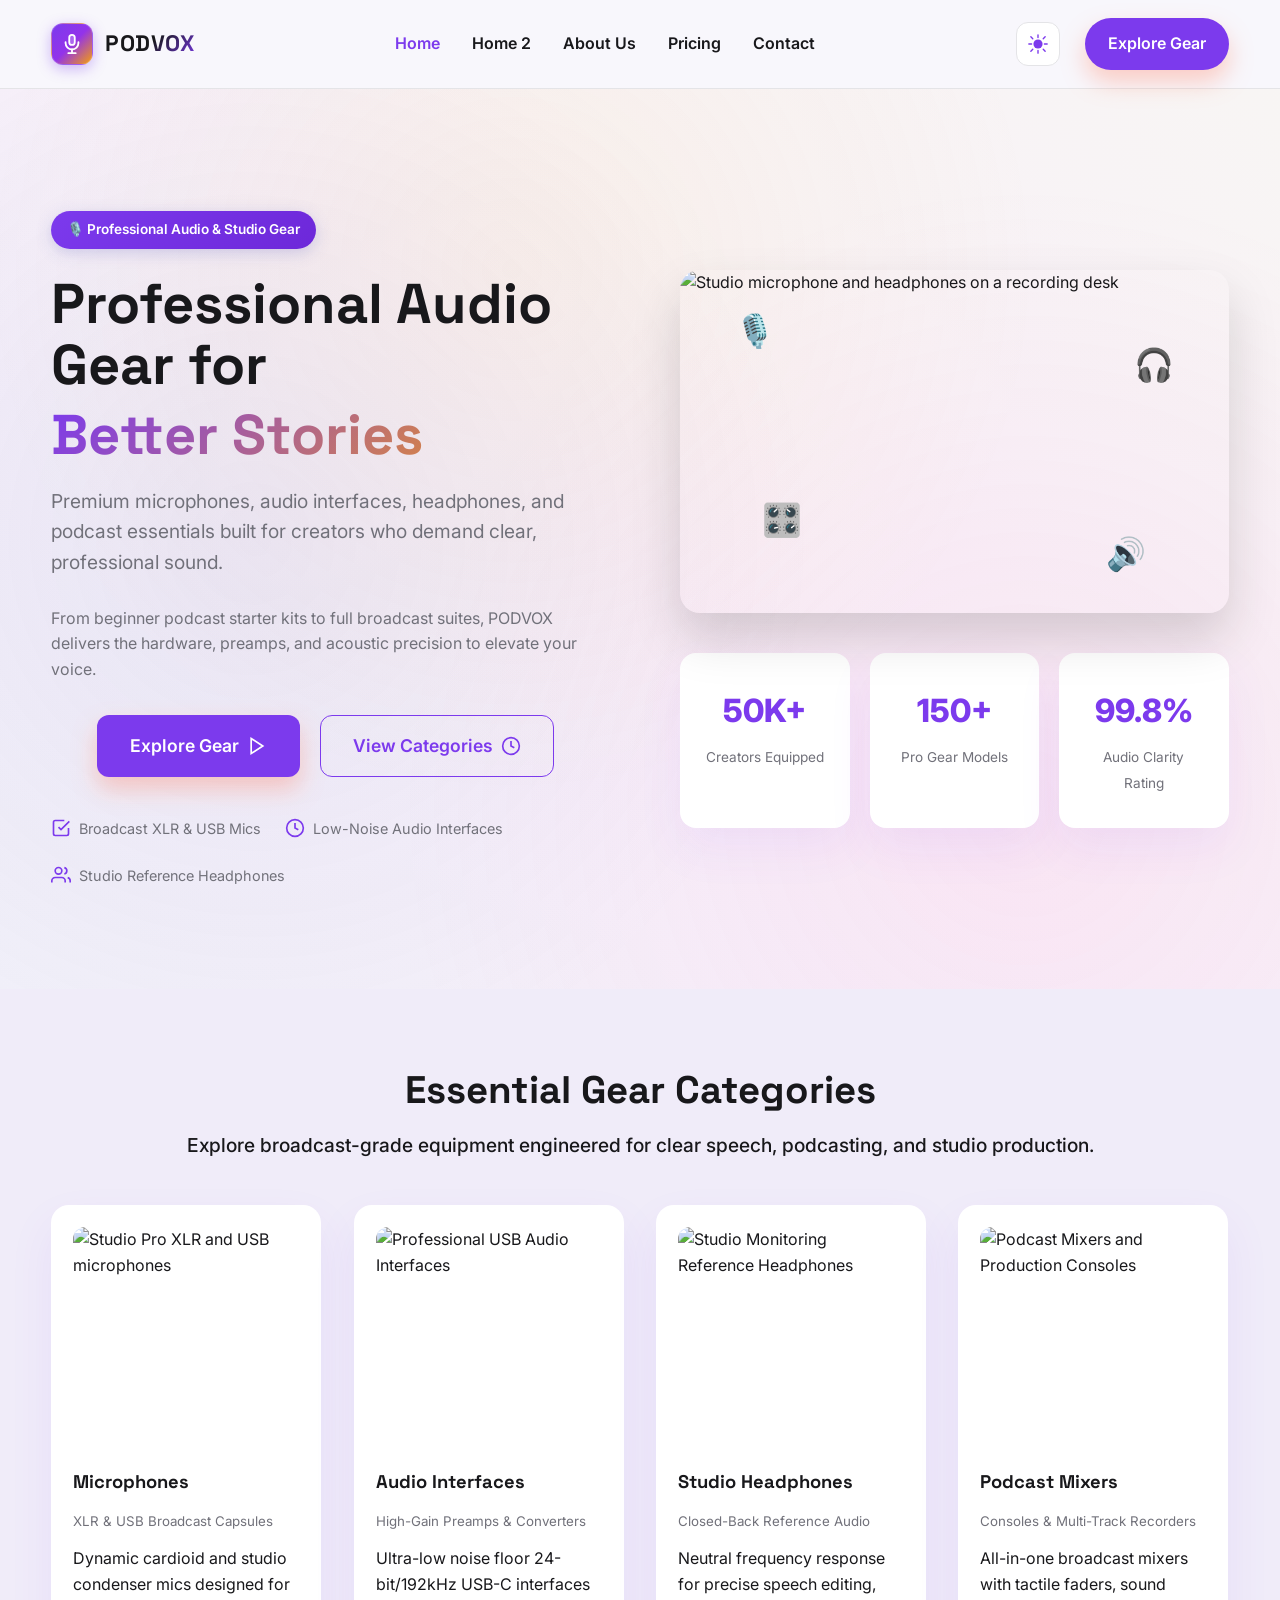
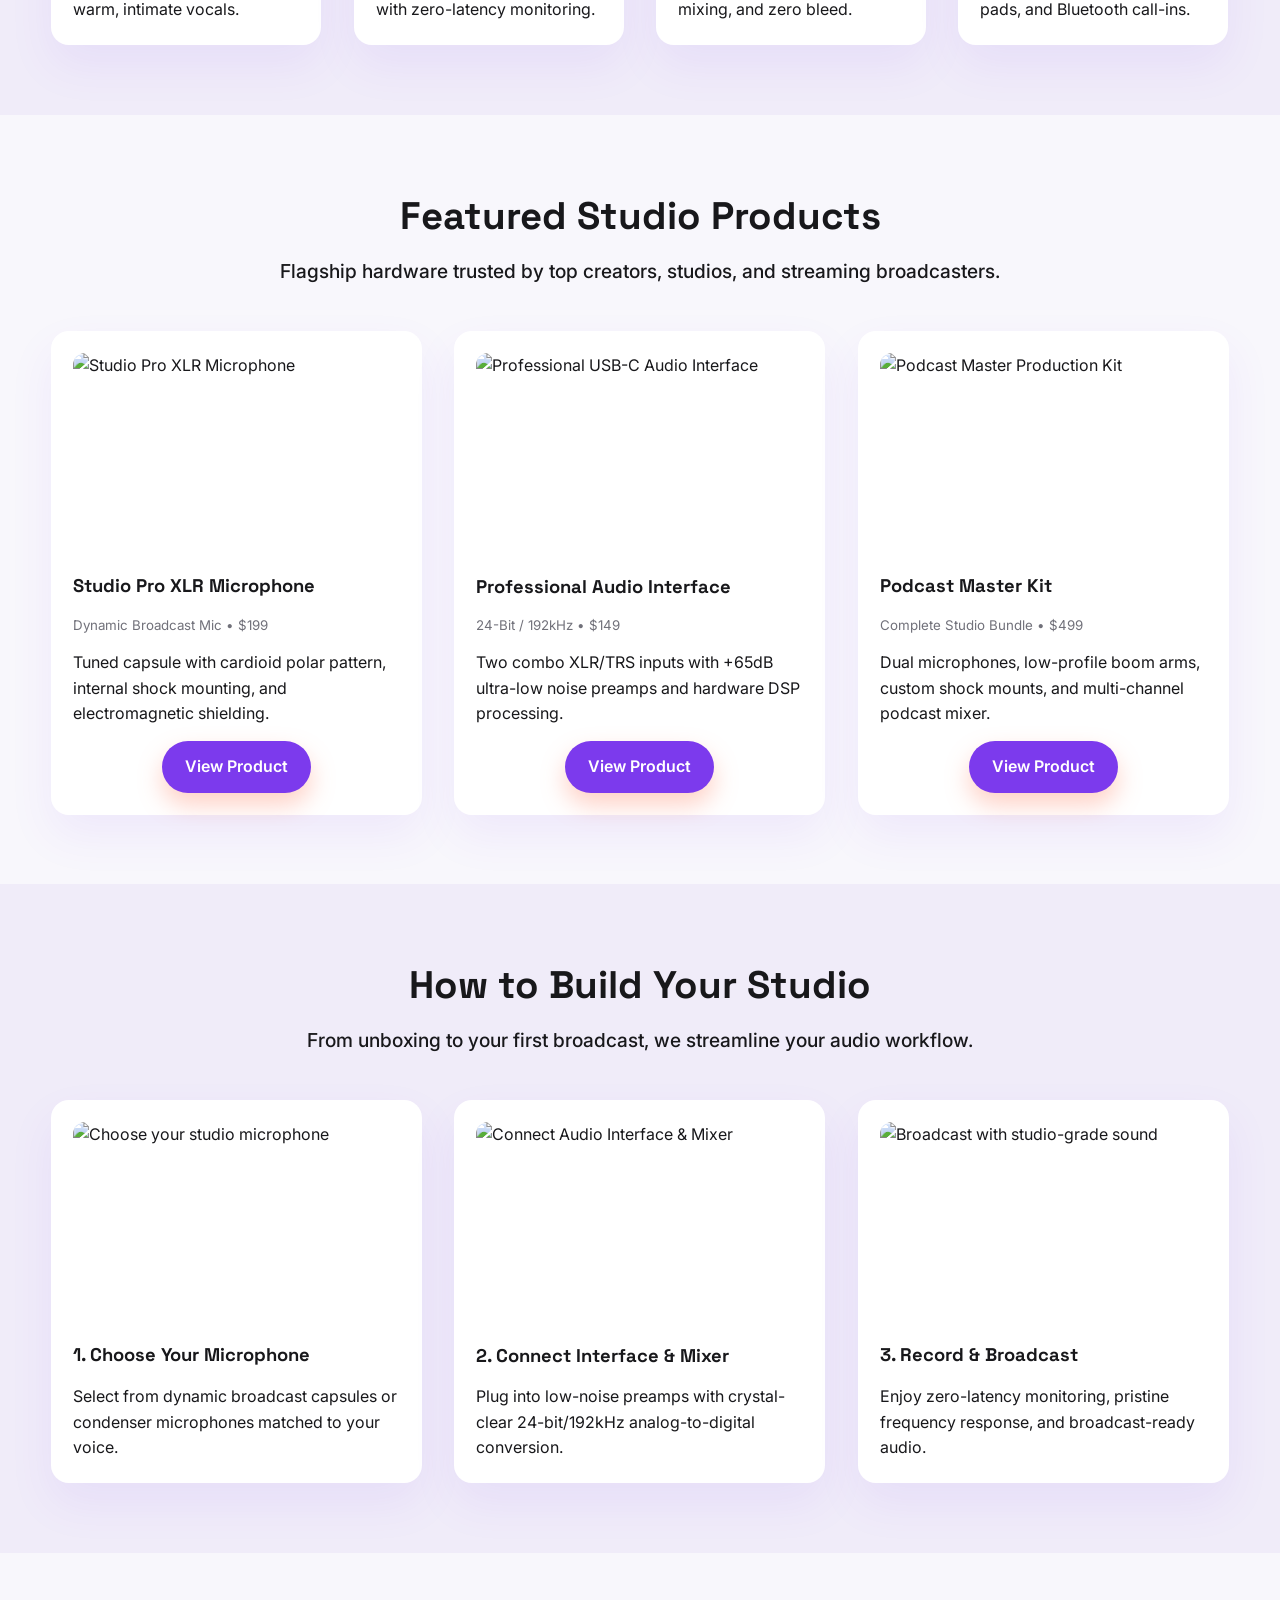
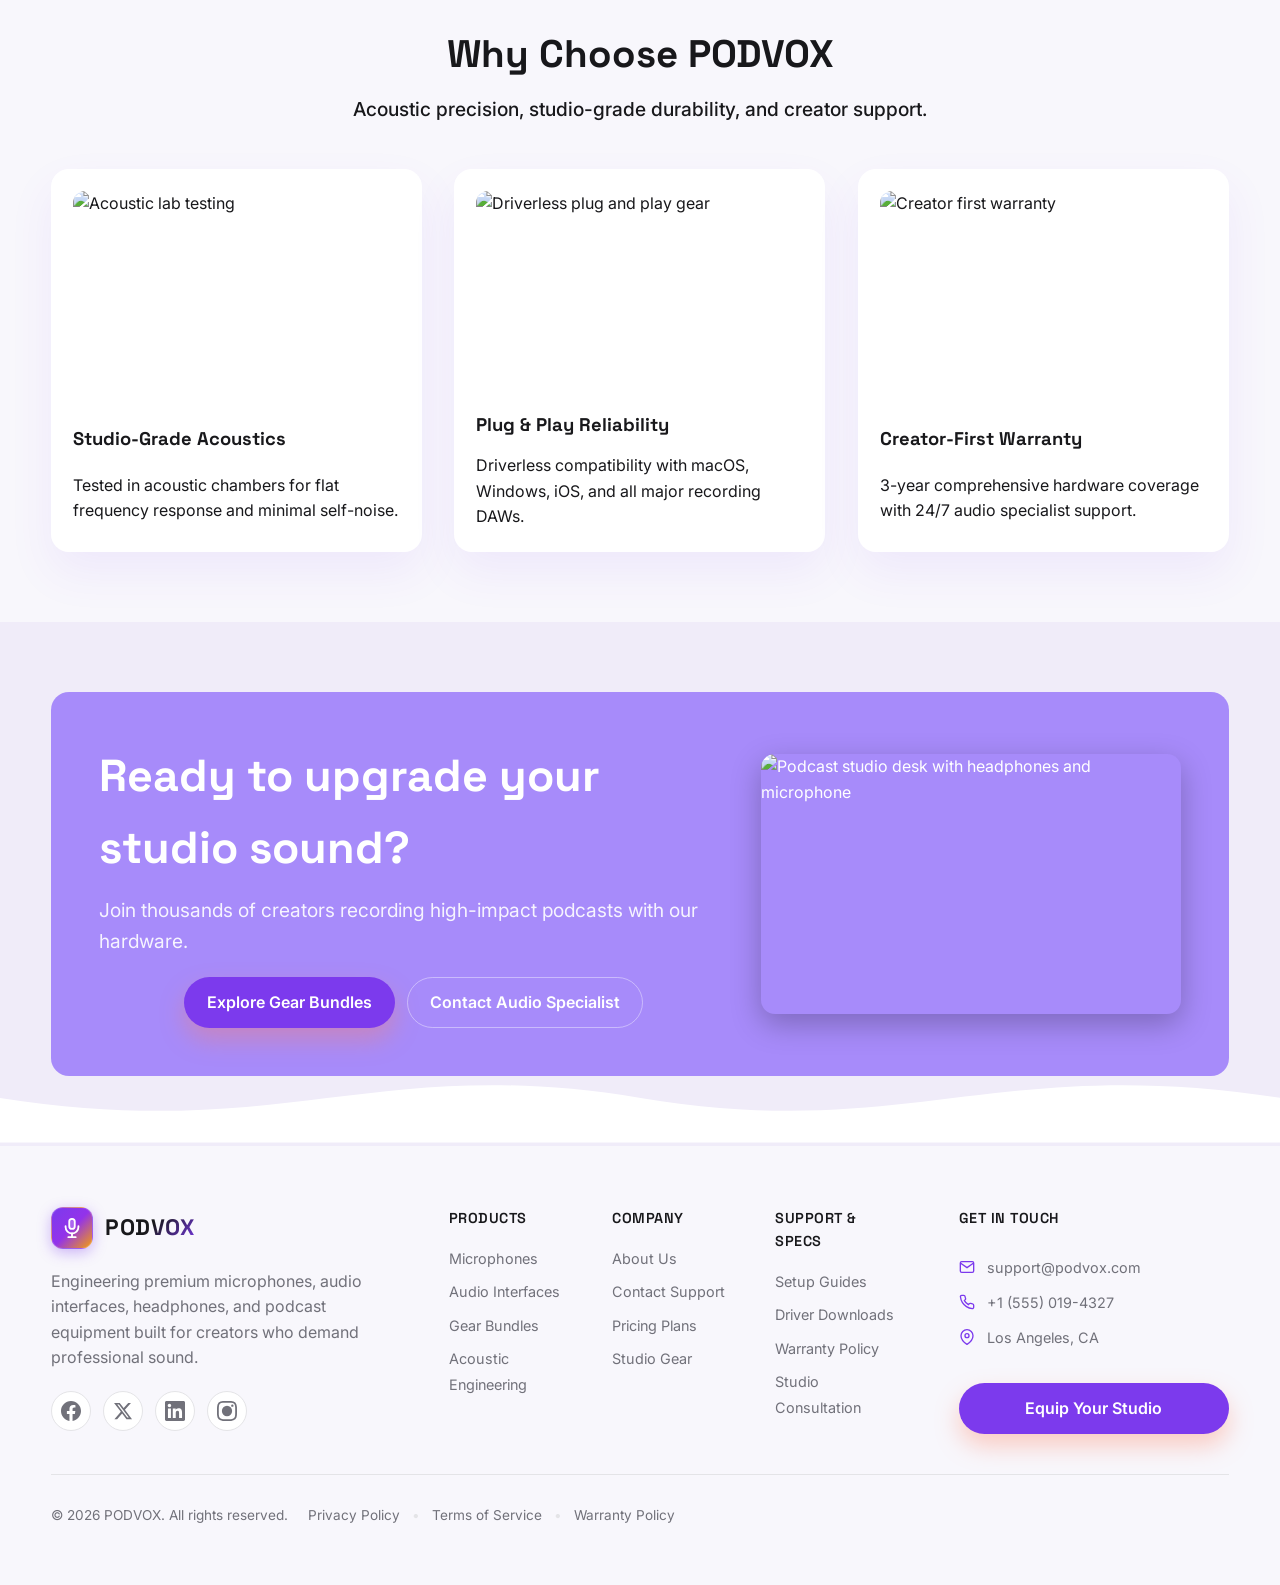
==== index.html @ 693b4741 "Initial commit: PODVOX Audio and Podcast Gear website" ====
<!DOCTYPE html>
<html lang="en">

<head>
  <meta charset="UTF-8" />
  <meta name="viewport" content="width=device-width, initial-scale=1.0" />
  <title>PODVOX | Professional Audio & Podcast Gear</title>
  <link rel="icon" type="image/svg+xml" href="assets/images/favicon.svg" />
  <link rel="stylesheet" href="assets/css/style.css" />
</head>

<body>

  <header id="top">
    <div class="container nav">
      <a class="brand" href="#top">
        <span class="brand-mark" aria-hidden="true">
          <svg viewBox="0 0 24 24" fill="none" stroke="currentColor" stroke-width="2" stroke-linecap="round" stroke-linejoin="round">
            <rect x="9" y="2" width="6" height="11" rx="3" fill="rgba(255,255,255,0.25)"></rect>
            <path d="M5 10v1a7 7 0 0 0 14 0v-1"></path>
            <line x1="12" y1="18" x2="12" y2="22"></line>
            <line x1="8" y1="22" x2="16" y2="22"></line>
          </svg>
        </span>
        <span class="brand-text">PODVOX</span>
      </a>
      <nav class="nav-links">
        <div class="nav-drawer-header">
          <span class="drawer-brand">Menu</span>
          <button class="close-nav-toggle" aria-label="Close menu">&times;</button>
        </div>
        <a href="index.html" class="active">
          <svg width="20" height="20" viewBox="0 0 24 24" fill="none" stroke="currentColor" stroke-width="2">
            <path d="M3 9l9-7 9 7v11a2 2 0 0 1-2 2H5a2 2 0 0 1-2-2z"></path>
            <polyline points="9 22 9 12 15 12 15 22"></polyline>
          </svg>
          Home
        </a>
        <a href="home-2.html">
          <svg width="20" height="20" viewBox="0 0 24 24" fill="none" stroke="currentColor" stroke-width="2">
            <path d="M3 9l9-7 9 7v11a2 2 0 0 1-2 2H5a2 2 0 0 1-2-2z"></path>
            <polyline points="9 22 9 12 15 12 15 22"></polyline>
          </svg>
          Home 2
        </a>
        <a href="about.html">
          <svg width="20" height="20" viewBox="0 0 24 24" fill="none" stroke="currentColor" stroke-width="2">
            <circle cx="12" cy="12" r="10"></circle>
            <line x1="12" y1="16" x2="12" y2="12"></line>
            <line x1="12" y1="8" x2="12.01" y2="8"></line>
          </svg>
          About Us
        </a>
        <a href="pricing.html">
          <svg width="20" height="20" viewBox="0 0 24 24" fill="none" stroke="currentColor" stroke-width="2">
            <circle cx="12" cy="12" r="10"></circle>
            <polyline points="12 6 12 12 16 14"></polyline>
          </svg>
          Pricing
        </a>
        <a href="contact.html">
          <svg width="20" height="20" viewBox="0 0 24 24" fill="none" stroke="currentColor" stroke-width="2">
            <path d="M4 4h16c1.1 0 2 .9 2 2v12c0 1.1-.9 2-2 2H4c-1.1 0-2-.9-2-2V6c0-1.1.9-2 2-2z"></path>
            <polyline points="22,6 12,13 2,6"></polyline>
          </svg>
          Contact
        </a>
      </nav>
      <div class="nav-actions">
        <button class="theme-toggle" type="button" aria-label="Toggle dark mode"></button>
        <button class="menu-toggle" type="button" aria-label="Open menu">
          <svg width="24" height="24" viewBox="0 0 24 24" fill="none" stroke="currentColor" stroke-width="2"
            stroke-linecap="round" stroke-linejoin="round">
            <line x1="3" y1="12" x2="21" y2="12"></line>
            <line x1="3" y1="6" x2="21" y2="6"></line>
            <line x1="3" y1="18" x2="21" y2="18"></line>
          </svg>
        </button>
        <a href="pricing.html" class="btn btn-primary desktop-only">Explore Gear</a>
      </div>
    </div>
  </header>

  <main>
    <section class="hero hero-unique">
      <div class="hero-background">
        <div class="hero-particles"></div>
        <div class="hero-gradient"></div>
      </div>
      <div class="container hero-container">
        <div class="hero-content">
          <div class="hero-badge">
            <span>🎙️ Professional Audio & Studio Gear</span>
          </div>
          <h1 class="hero-title">
            <span class="title-line">Professional Audio Gear for</span>
            <span class="title-line title-highlight">Better Stories</span>
          </h1>
          <p class="hero-subtitle">Premium microphones, audio interfaces, headphones, and podcast essentials built for creators who demand clear, professional sound.</p>
          <div class="hero-description">
            <p>From beginner podcast starter kits to full broadcast suites, PODVOX delivers the hardware, preamps, and acoustic precision to elevate your voice.</p>
          </div>
          <div class="hero-actions">
            <a class="btn btn-primary btn-large" href="pricing.html">
              <span>Explore Gear</span>
              <svg width="20" height="20" viewBox="0 0 24 24" fill="none" stroke="currentColor" stroke-width="2">
                <polygon points="5 3 19 12 5 21 5 3"></polygon>
              </svg>
            </a>
            <a class="btn btn-outline btn-large" href="#categories">
              <span>View Categories</span>
              <svg width="20" height="20" viewBox="0 0 24 24" fill="none" stroke="currentColor" stroke-width="2">
                <circle cx="12" cy="12" r="10"></circle>
                <polyline points="12 6 12 12 16 14"></polyline>
              </svg>
            </a>
          </div>
          <div class="hero-features">
            <div class="feature-item">
              <svg width="24" height="24" viewBox="0 0 24 24" fill="none" stroke="currentColor" stroke-width="2">
                <path d="M9 11l3 3L22 4"></path>
                <path d="M21 12v7a2 2 0 01-2 2H5a2 2 0 01-2-2V5a2 2 0 012-2h11"></path>
              </svg>
              <span>Broadcast XLR & USB Mics</span>
            </div>
            <div class="feature-item">
              <svg width="24" height="24" viewBox="0 0 24 24" fill="none" stroke="currentColor" stroke-width="2">
                <circle cx="12" cy="12" r="10"></circle>
                <polyline points="12 6 12 12 16 14"></polyline>
              </svg>
              <span>Low-Noise Audio Interfaces</span>
            </div>
            <div class="feature-item">
              <svg width="24" height="24" viewBox="0 0 24 24" fill="none" stroke="currentColor" stroke-width="2">
                <path d="M17 21v-2a4 4 0 0 0-4-4H5a4 4 0 0 0-4 4v2"></path>
                <circle cx="9" cy="7" r="4"></circle>
                <path d="M23 21v-2a4 4 0 0 0-3-3.87"></path>
                <path d="M16 3.13a4 4 0 0 1 0 7.75"></path>
              </svg>
              <span>Studio Reference Headphones</span>
            </div>
          </div>
        </div>
        <div class="hero-visual">
          <div class="hero-card-3d">
            <div class="card-face card-front">
              <img src="https://images.unsplash.com/photo-1590602847861-f357a9332bbc?auto=format&fit=crop&w=1200&q=80"
                alt="Studio microphone and headphones on a recording desk" />
              <div class="card-overlay">
                <div class="play-button">
                  <svg width="24" height="24" viewBox="0 0 24 24" fill="currentColor">
                    <polygon points="5 3 19 12 5 21 5 3"></polygon>
                  </svg>
                </div>
              </div>
            </div>
            <div class="floating-elements">
              <div class="float-element float-1">🎙️</div>
              <div class="float-element float-2">🎧</div>
              <div class="float-element float-3">🎛️</div>
              <div class="float-element float-4">🔊</div>
            </div>
          </div>
          <div class="hero-stats">
            <div class="stat-item">
              <span class="stat-number">50K+</span>
              <span class="stat-label">Creators Equipped</span>
            </div>
            <div class="stat-item">
              <span class="stat-number">150+</span>
              <span class="stat-label">Pro Gear Models</span>
            </div>
            <div class="stat-item">
              <span class="stat-number">99.8%</span>
              <span class="stat-label">Audio Clarity Rating</span>
            </div>
          </div>
        </div>
      </div>
    </section>

    <section class="section alt" id="categories">
      <div class="container">
        <div class="section-title">
          <h2>Essential Gear Categories</h2>
          <p>Explore broadcast-grade equipment engineered for clear speech, podcasting, and studio production.</p>
        </div>
        <div class="card-grid">
          <article class="card">
            <img class="media-cover cover-square"
              src="https://images.unsplash.com/photo-1590602847861-f357a9332bbc?auto=format&fit=crop&w=600&q=80"
              alt="Studio Pro XLR and USB microphones" />
            <h3>Microphones</h3>
            <small>XLR & USB Broadcast Capsules</small>
            <p>Dynamic cardioid and studio condenser mics designed for warm, intimate vocals.</p>
          </article>
          <article class="card">
            <img class="media-cover cover-square"
              src="https://images.unsplash.com/photo-1598488035139-bdbb2231ce04?auto=format&fit=crop&w=600&q=80"
              alt="Professional USB Audio Interfaces" />
            <h3>Audio Interfaces</h3>
            <small>High-Gain Preamps & Converters</small>
            <p>Ultra-low noise floor 24-bit/192kHz USB-C interfaces with zero-latency monitoring.</p>
          </article>
          <article class="card">
            <img class="media-cover cover-square"
              src="https://images.unsplash.com/photo-1546435770-a3e426bf472b?auto=format&fit=crop&w=600&q=80"
              alt="Studio Monitoring Reference Headphones" />
            <h3>Studio Headphones</h3>
            <small>Closed-Back Reference Audio</small>
            <p>Neutral frequency response for precise speech editing, mixing, and zero bleed.</p>
          </article>
          <article class="card">
            <img class="media-cover cover-square"
              src="https://images.unsplash.com/photo-1478737270239-2f02b77fc618?auto=format&fit=crop&w=600&q=80"
              alt="Podcast Mixers and Production Consoles" />
            <h3>Podcast Mixers</h3>
            <small>Consoles & Multi-Track Recorders</small>
            <p>All-in-one broadcast mixers with tactile faders, sound pads, and Bluetooth call-ins.</p>
          </article>
        </div>
      </div>
    </section>

    <section class="section">
      <div class="container">
        <div class="section-title">
          <h2>Featured Studio Products</h2>
          <p>Flagship hardware trusted by top creators, studios, and streaming broadcasters.</p>
        </div>
        <div class="card-grid">
          <article class="card">
            <img class="media-cover"
              src="https://images.unsplash.com/photo-1571266028243-3716f02d2d2e?auto=format&fit=crop&w=800&q=80"
              alt="Studio Pro XLR Microphone" />
            <h3>Studio Pro XLR Microphone</h3>
            <small>Dynamic Broadcast Mic • $199</small>
            <p>Tuned capsule with cardioid polar pattern, internal shock mounting, and electromagnetic shielding.</p>
            <a href="pricing.html" class="btn btn-primary">View Product</a>
          </article>
          <article class="card">
            <img class="media-cover"
              src="https://images.unsplash.com/photo-1511671782779-c97d3d27a1d4?auto=format&fit=crop&w=800&q=80"
              alt="Professional USB-C Audio Interface" />
            <h3>Professional Audio Interface</h3>
            <small>24-Bit / 192kHz • $149</small>
            <p>Two combo XLR/TRS inputs with +65dB ultra-low noise preamps and hardware DSP processing.</p>
            <a href="pricing.html" class="btn btn-primary">View Product</a>
          </article>
          <article class="card">
            <img class="media-cover"
              src="https://images.unsplash.com/photo-1519671482749-fd09be7ccebf?auto=format&fit=crop&w=800&q=80"
              alt="Podcast Master Production Kit" />
            <h3>Podcast Master Kit</h3>
            <small>Complete Studio Bundle • $499</small>
            <p>Dual microphones, low-profile boom arms, custom shock mounts, and multi-channel podcast mixer.</p>
            <a href="pricing.html" class="btn btn-primary">View Product</a>
          </article>
        </div>
      </div>
    </section>

    <section class="section alt">
      <div class="container">
        <div class="section-title">
          <h2>How to Build Your Studio</h2>
          <p>From unboxing to your first broadcast, we streamline your audio workflow.</p>
        </div>
        <div class="card-grid">
          <article class="card">
            <img class="media-cover"
              src="https://images.unsplash.com/photo-1583337130417-3346a1be7dee?auto=format&fit=crop&w=800&q=80"
              alt="Choose your studio microphone" />
            <h3>1. Choose Your Microphone</h3>
            <p>Select from dynamic broadcast capsules or condenser microphones matched to your voice.</p>
          </article>
          <article class="card">
            <img class="media-cover"
              src="https://images.unsplash.com/photo-1520523839898-5071282543e2?auto=format&fit=crop&w=800&q=80"
              alt="Connect Audio Interface & Mixer" />
            <h3>2. Connect Interface & Mixer</h3>
            <p>Plug into low-noise preamps with crystal-clear 24-bit/192kHz analog-to-digital conversion.</p>
          </article>
          <article class="card">
            <img class="media-cover"
              src="https://images.unsplash.com/photo-1516280440614-37939bbacd81?auto=format&fit=crop&w=800&q=80"
              alt="Broadcast with studio-grade sound" />
            <h3>3. Record & Broadcast</h3>
            <p>Enjoy zero-latency monitoring, pristine frequency response, and broadcast-ready audio.</p>
          </article>
        </div>
      </div>
    </section>

    <section class="section">
      <div class="container">
        <div class="section-title">
          <h2>Why Choose PODVOX</h2>
          <p>Acoustic precision, studio-grade durability, and creator support.</p>
        </div>
        <div class="card-grid">
          <article class="card">
            <img class="media-cover"
              src="https://images.unsplash.com/photo-1524368535928-5b5e00ddc76b?auto=format&fit=crop&w=800&q=80"
              alt="Acoustic lab testing" />
            <h3>Studio-Grade Acoustics</h3>
            <p>Tested in acoustic chambers for flat frequency response and minimal self-noise.</p>
          </article>
          <article class="card">
            <img class="media-cover"
              src="https://images.unsplash.com/photo-1508700115892-45ecd05ae2ad?auto=format&fit=crop&w=800&q=80"
              alt="Driverless plug and play gear" />
            <h3>Plug & Play Reliability</h3>
            <p>Driverless compatibility with macOS, Windows, iOS, and all major recording DAWs.</p>
          </article>
          <article class="card">
            <img class="media-cover"
              src="https://images.unsplash.com/photo-1514525253161-7a46d19cd819?auto=format&fit=crop&w=800&q=80"
              alt="Creator first warranty" />
            <h3>Creator-First Warranty</h3>
            <p>3-year comprehensive hardware coverage with 24/7 audio specialist support.</p>
          </article>
        </div>
      </div>
    </section>

    <section class="section alt">
      <div class="container">
        <div class="cta-banner cta-split">
          <div>
            <h2>Ready to upgrade your studio sound?</h2>
            <p>Join thousands of creators recording high-impact podcasts with our hardware.</p>
            <div class="cta-actions">
              <a class="btn btn-primary" href="pricing.html">Explore Gear Bundles</a>
              <a class="btn btn-outline" href="contact.html">Contact Audio Specialist</a>
            </div>
          </div>
          <img class="media-cover cta-media"
            src="https://images.unsplash.com/photo-1590602847861-f357a9332bbc?auto=format&fit=crop&w=1200&q=80"
            alt="Podcast studio desk with headphones and microphone" />
        </div>
      </div>
    </section>
  </main>
  <footer class="footer">
    <div class="footer-wave">
      <svg viewBox="0 0 1440 100" xmlns="http://www.w3.org/2000/svg">
        <path d="M0,50 C320,100 420,0 720,50 C1020,100 1120,0 1440,50 L1440,100 L0,100 Z" fill="var(--card)"></path>
      </svg>
    </div>
    <div class="container footer-content">
      <div class="footer-main">
        <div class="footer-brand">
          <a class="brand" href="index.html">
            <span class="brand-mark" aria-hidden="true">
              <svg viewBox="0 0 24 24" fill="none" stroke="currentColor" stroke-width="2" stroke-linecap="round" stroke-linejoin="round">
                <rect x="9" y="2" width="6" height="11" rx="3" fill="rgba(255,255,255,0.25)"></rect>
                <path d="M5 10v1a7 7 0 0 0 14 0v-1"></path>
                <line x1="12" y1="18" x2="12" y2="22"></line>
                <line x1="8" y1="22" x2="16" y2="22"></line>
              </svg>
            </span>
            <span class="brand-text">PODVOX</span>
          </a>
          <p class="footer-description">Engineering premium microphones, audio interfaces, headphones, and podcast equipment built for creators who demand professional sound.</p>
          <div class="footer-social">
            <a href="#" class="social-icon" aria-label="Facebook">
              <svg width="20" height="20" viewBox="0 0 24 24" fill="currentColor">
                <path
                  d="M24 12.073c0-6.627-5.373-12-12-12s-12 5.373-12 12c0 5.99 4.388 10.954 10.125 11.854v-8.385H7.078v-3.47h3.047V9.43c0-3.007 1.792-4.669 4.533-4.669 1.312 0 2.686.235 2.686.235v2.953H15.83c-1.491 0-1.956.925-1.956 1.874v2.25h3.328l-.532 3.47h-2.796v8.385C19.612 23.027 24 18.062 24 12.073z" />
              </svg>
            </a>
            <a href="#" class="social-icon" aria-label="Twitter/X">
              <svg width="20" height="20" viewBox="0 0 24 24" fill="currentColor">
                <path
                  d="M18.244 2.25h3.308l-7.227 8.26 8.502 11.24H16.17l-5.214-6.817L4.99 21.75H1.68l7.73-8.835L1.254 2.25H8.08l4.713 6.231zm-1.161 17.52h1.833L7.084 4.126H5.117z" />
              </svg>
            </a>
            <a href="#" class="social-icon" aria-label="LinkedIn">
              <svg width="20" height="20" viewBox="0 0 24 24" fill="currentColor">
                <path
                  d="M20.447 20.452h-3.554v-5.569c0-1.328-.027-3.037-1.852-3.037-1.853 0-2.136 1.445-2.136 2.939v5.667H9.351V9h3.414v1.561h.046c.477-.9 1.637-1.85 3.37-1.85 3.601 0 4.267 2.37 4.267 5.455v6.286zM5.337 7.433c-1.144 0-2.063-.926-2.063-2.065 0-1.138.92-2.063 2.063-2.063 1.14 0 2.064.925 2.064 2.063 0 1.139-.925 2.065-2.064 2.065zm1.782 13.019H3.555V9h3.564v11.452zM22.225 0H1.771C.792 0 0 .774 0 1.729v20.542C0 23.227.792 24 1.771 24h20.451C23.2 24 24 23.227 24 22.271V1.729C24 .774 23.2 0 22.222 0h.003z" />
              </svg>
            </a>
            <a href="#" class="social-icon" aria-label="Instagram">
              <svg width="20" height="20" viewBox="0 0 24 24" fill="currentColor">
                <path
                  d="M12 2.163c3.204 0 3.584.012 4.85.07 3.252.148 4.771 1.691 4.919 4.919.058 1.265.069 1.645.069 4.849 0 3.205-.012 3.584-.069 4.849-.149 3.225-1.664 4.771-4.919 4.919-1.266.058-1.644.07-4.85.07-3.204 0-3.584-.012-4.849-.07-3.26-.149-4.771-1.699-4.919-4.92-.058-1.265-.07-1.644-.07-4.849 0-3.204.013-3.583.07-4.849.149-3.227 1.664-4.771 4.919-4.919 1.266-.057 1.645-.069 4.849-.069zm0-2.163c-3.259 0-3.667.014-4.947.072-4.358.2-6.78 2.618-6.98 6.98-.059 1.281-.073 1.689-.073 4.948 0 3.259.014 3.668.072 4.948.2 4.358 2.618 6.78 6.98 6.98 1.281.058 1.689.072 4.948.072 3.259 0 3.668-.014 4.948-.072 4.354-.2 6.782-2.618 6.979-6.98.059-1.28.073-1.689.073-4.948 0-3.259-.014-3.667-.072-4.947-.196-4.354-2.617-6.78-6.979-6.98-1.281-.059-1.69-.073-4.949-.073zM5.838 12a6.162 6.162 0 1 1 12.324 0 6.162 6.162 0 0 1-12.324 0zM12 16a4 4 0 1 1 0-8 4 4 0 0 1 0 8zm4.965-10.405a1.44 1.44 0 1 1 2.881.001 1.44 1.44 0 0 1-2.881-.001z" />
              </svg>
            </a>
          </div>
        </div>

        <div class="footer-links-section">
          <div class="footer-links-group">
            <h4>Products</h4>
            <ul>
              <li><a href="index.html">Microphones</a></li>
              <li><a href="home-2.html">Audio Interfaces</a></li>
              <li><a href="pricing.html">Gear Bundles</a></li>
              <li><a href="about.html">Acoustic Engineering</a></li>
            </ul>
          </div>

          <div class="footer-links-group">
            <h4>Company</h4>
            <ul>
              <li><a href="about.html">About Us</a></li>
              <li><a href="contact.html">Contact Support</a></li>
              <li><a href="pricing.html">Pricing Plans</a></li>
              <li><a href="home-2.html">Studio Gear</a></li>
            </ul>
          </div>

          <div class="footer-links-group">
            <h4>Support &amp; Specs</h4>
            <ul>
              <li><a href="contact.html">Setup Guides</a></li>
              <li><a href="contact.html">Driver Downloads</a></li>
              <li><a href="pricing.html">Warranty Policy</a></li>
              <li><a href="contact.html">Studio Consultation</a></li>
            </ul>
          </div>
        </div>

        <div class="footer-contact">
          <h4>Get in Touch</h4>
          <div class="contact-info">
            <div class="contact-item">
              <svg width="16" height="16" viewBox="0 0 24 24" fill="none" stroke="currentColor" stroke-width="2">
                <path d="M4 4h16c1.1 0 2 .9 2 2v12c0 1.1-.9 2-2 2H4c-1.1 0-2-.9-2-2V6c0-1.1.9-2 2-2z"></path>
                <polyline points="22,6 12,13 2,6"></polyline>
              </svg>
              <span>support@podvox.com</span>
            </div>
            <div class="contact-item">
              <svg width="16" height="16" viewBox="0 0 24 24" fill="none" stroke="currentColor" stroke-width="2">
                <path
                  d="M22 16.92v3a2 2 0 0 1-2.18 2 19.79 19.79 0 0 1-8.63-3.07 19.5 19.5 0 0 1-6-6 19.79 19.79 0 0 1-3.07-8.67A2 2 0 0 1 4.11 2h3a2 2 0 0 1 2 1.72 12.84 12.84 0 0 0 .7 2.81 2 2 0 0 1-.45 2.11L8.09 9.91a16 16 0 0 0 6 6l1.27-1.27a2 2 0 0 1 2.11-.45 12.84 12.84 0 0 0 2.81.7A2 2 0 0 1 22 16.92z">
                </path>
              </svg>
              <span>+1 (555) 019-4327</span>
            </div>
            <div class="contact-item">
              <svg width="16" height="16" viewBox="0 0 24 24" fill="none" stroke="currentColor" stroke-width="2">
                <path d="M21 10c0 7-9 13-9 13s-9-6-9-13a9 9 0 0 1 18 0z"></path>
                <circle cx="12" cy="10" r="3"></circle>
              </svg>
              <span>Los Angeles, CA</span>
            </div>
          </div>
          <div class="footer-cta">
            <a href="pricing.html" class="btn btn-primary">Equip Your Studio</a>
          </div>
        </div>
      </div>

      <div class="footer-bottom">
        <div class="footer-bottom-content">
          <p class="copyright">© 2026 PODVOX. All rights reserved.</p>
          <div class="footer-legal">
            <a href="#">Privacy Policy</a>
            <span class="separator">•</span>
            <a href="#">Terms of Service</a>
            <span class="separator">•</span>
            <a href="#">Warranty Policy</a>
          </div>
        </div>
      </div>
    </div>
  </footer>

  <script src="assets/js/main.js"></script>
</body>

</html>
---- assets/css/style.css ----
@import url("https://fonts.googleapis.com/css2?family=Inter:wght@300;400;500;600;700;800&family=Space+Grotesk:wght@400;500;600;700&display=swap");

:root {
  --color-bg: #F8F7FC;
  --color-surface: #ffffff;
  --color-surface-alt: #f0ecf9;
  --color-text-primary: #18181B;
  --color-text-secondary: #71717A;
  --color-border: #E4E4E7;
  --color-icon: #7C3AED;
  --color-shadow: 0 20px 45px rgba(124, 58, 237, 0.08);
  --color-topbar-text: #F5F5F7;
  --color-footer-text: #F5F5F7;
  --button-primary-bg: #7C3AED;
  --button-primary-text: #ffffff;
  --button-outline-border: #7C3AED;
  --button-outline-text: #7C3AED;
  --bg: var(--color-bg);
  --bg-alt: var(--color-surface-alt);
  --ink: var(--color-text-primary);
  --muted: var(--color-text-secondary);
  --primary: var(--button-primary-bg);
  --primary-dark: #6D28D9;
  --secondary: #A78BFA;
  --accent: #F59E0B;
  --card: var(--color-surface);
  --border: var(--color-border);
  --shadow: var(--color-shadow);
  --radius: 18px;
  --font-heading: "Space Grotesk", sans-serif;
  --font-body: "Inter", "Segoe UI", sans-serif;
}

[data-theme="dark"] {
  --color-bg: #0B0B12;
  --color-surface: #151521;
  --color-surface-alt: #1a1a2b;
  --color-text-primary: #F5F5F7;
  --color-text-secondary: #A1A1AA;
  --color-border: #26263a;
  --color-icon: #A78BFA;
  --color-shadow: 0 20px 45px rgba(0, 0, 0, 0.6);
  --color-topbar-text: #F5F5F7;
  --color-footer-text: #F5F5F7;
  --button-outline-border: #7C3AED;
  --button-outline-text: #F5F5F7;
  --secondary: #A78BFA;
}

* {
  box-sizing: border-box;
  margin: 0;
  padding: 0;
}

html {
  scroll-behavior: smooth;
  overflow-x: hidden;
}

body {
  font-family: var(--font-body, "Inter", "Segoe UI", sans-serif);
  color: var(--ink);
  background: var(--bg);
  line-height: 1.6;
}

h1, h2, h3, h4, h5, h6 {
  font-family: var(--font-heading, "Space Grotesk", sans-serif);
}

.container,
.hero-grid,
.hero-card,
.hero-media,
.story-block,
.cta-banner {
  box-sizing: border-box;
  max-width: 100%;
}

.reveal {
  opacity: 0;
  transform: translateX(40px) scale(0.96);
  transition: opacity 0.7s cubic-bezier(0.16, 1, 0.3, 1), transform 0.7s cubic-bezier(0.16, 1, 0.3, 1);
  will-change: opacity, transform;
}

.reveal.is-visible {
  opacity: 1;
  transform: translateX(0) scale(1);
}

@media (max-width: 600px) {
  .reveal {
    transform: translateY(20px) scale(0.98);
  }
}

@media (prefers-reduced-motion: reduce) {

  .reveal,
  .reveal.is-visible {
    opacity: 1 !important;
    transform: none !important;
    transition: none !important;
  }
}

img {
  max-width: 100%;
  display: block;
  border-radius: calc(var(--radius) - 6px);
}

a {
  text-decoration: none;
  color: inherit;
}

ul {
  list-style: none;
}

.container {
  width: min(1200px, 92%);
  margin: 0 auto;
}

.topbar {
  background: var(--secondary);
  color: var(--color-topbar-text);
  padding: 10px 0;
  font-size: 0.9rem;
}

.topbar .topbar-inner {
  display: flex;
  align-items: center;
  justify-content: center;
  gap: 16px;
  flex-wrap: wrap;
  text-align: center;
}

.topbar .tag {
  background: rgba(255, 255, 255, 0.15);
  padding: 4px 12px;
  border-radius: 999px;
}

.cta-banner {
  text-align: center;
  padding: 60px 20px;
  background: var(--secondary);
  color: #fff;
  border-radius: var(--radius);
  display: flex;
  flex-direction: column;
  align-items: center;
  gap: 16px;
}

.cta-banner.cta-split {
  display: grid;
  grid-template-columns: 1.2fr 0.8fr;
  gap: 32px;
  align-items: center;
  text-align: left;
  padding: 48px;
}

.cta-banner.cta-split p {
  margin: 12px 0 20px;
}

.cta-actions {
  display: flex;
  gap: 14px;
  flex-wrap: wrap;
}

.cta-media {
  width: 100%;
  height: 260px;
  object-fit: cover;
  border-radius: calc(var(--radius) - 4px);
  box-shadow: 0 10px 30px rgba(0, 0, 0, 0.25);
}

@media (max-width: 850px) {
  .cta-banner.cta-split {
    grid-template-columns: 1fr;
    text-align: center;
    padding: 36px 20px;
  }

  .cta-actions {
    justify-content: center;
  }

  .cta-media {
    max-height: 220px;
  }
}

.cta-banner h2 {
  font-family: "Space Grotesk", sans-serif;
  font-size: clamp(1.8rem, 4vw, 2.8rem);
}

.cta-banner p {
  font-size: clamp(1rem, 3vw, 1.2rem);
  opacity: 0.9;
  max-width: 600px;
  margin: 0 auto;
}

.hero-card {
  border-radius: var(--radius);
  overflow: hidden;
  box-shadow: var(--shadow);
  margin-top: 20px;
}

.hero-card img {
  width: 100%;
  aspect-ratio: 16 / 10;
  object-fit: cover;
}

.media-strip {
  display: flex;
  gap: 12px;
  margin: 12px 0;
  padding: 0 12px;
}

.media-strip img {
  width: 60px;
  height: 60px;
  border-radius: 12px;
  object-fit: cover;
}

header {
  position: sticky;
  top: 0;
  z-index: 10;
  background: var(--bg);
  border-bottom: 1px solid var(--border);
}

.nav {
  display: flex;
  align-items: center;
  justify-content: space-between;
  padding: 18px 0;
  gap: 12px;
  flex-wrap: nowrap;
}

.brand {
  display: inline-flex;
  align-items: center;
  gap: 12px;
  font-weight: 800;
  font-family: "Space Grotesk", sans-serif;
  font-size: 1.45rem;
  letter-spacing: -0.02em;
  color: var(--ink);
  transition: transform 0.2s ease, opacity 0.2s ease;
  flex-wrap: nowrap;
  text-decoration: none;
}

.brand:hover {
  opacity: 0.95;
  transform: translateY(-1px);
}

.brand-mark {
  width: 42px;
  height: 42px;
  border-radius: 12px;
  background: linear-gradient(135deg, #7C3AED 0%, #9333EA 50%, #F59E0B 100%);
  display: flex;
  align-items: center;
  justify-content: center;
  color: #ffffff;
  flex-shrink: 0;
  box-shadow: 0 4px 14px rgba(124, 58, 237, 0.35);
  border: 1px solid rgba(255, 255, 255, 0.2);
  transition: transform 0.3s ease, box-shadow 0.3s ease;
}

.brand-mark svg {
  width: 22px;
  height: 22px;
  display: block;
}

.brand:hover .brand-mark {
  transform: rotate(-4deg) scale(1.06);
  box-shadow: 0 6px 20px rgba(124, 58, 237, 0.5);
}

.brand-text {
  font-weight: 800;
  font-size: 1.4rem;
  letter-spacing: 0.5px;
  background: linear-gradient(135deg, var(--ink) 50%, var(--primary) 100%);
  -webkit-background-clip: text;
  -webkit-text-fill-color: transparent;
}

[data-theme="dark"] .brand-text {
  background: linear-gradient(135deg, #FFFFFF 60%, #C4B5FD 100%);
  -webkit-background-clip: text;
  -webkit-text-fill-color: transparent;
}

.nav-links {
  display: flex;
  gap: clamp(12px, 2.5vw, 32px);
  align-items: center;
  font-weight: 600;
}

/* Hide mobile-specific elements globally */
.nav-drawer-header,
.nav-links a svg,
.mobile-only {
  display: none;
}

.nav-links a {
  color: var(--ink);
  transition: color 0.2s;
  text-decoration: none;
}

.nav-links a:hover,
.nav-links a.active {
  color: var(--primary);
}

/* Desktop link visibility */
@media (min-width: 1101px) {

  /* Hide ONLY Login/Signup links on desktop because they are buttons */
  .nav-links a[href^="login"],
  .nav-links a[href^="signup"] {
    display: none !important;
  }
}

@media (min-width: 1101px) {
  .mobile-only {
    display: none !important;
  }
}

@media (max-width: 1100px) {
  .desktop-only {
    display: none !important;
  }
}

.nav-actions {
  display: flex;
  align-items: center;
  gap: 10px;
  flex-shrink: 0;
  justify-content: flex-end;
}

.theme-toggle {
  border: 1px solid var(--border);
  background: var(--card);
  color: var(--color-icon);
  width: 44px;
  height: 44px;
  border-radius: 12px;
  display: grid;
  place-items: center;
  cursor: pointer;
  transition: transform 0.2s ease, box-shadow 0.2s ease;
  margin-right: 15px;
}

.theme-toggle:hover {
  transform: translateY(-2px);
  box-shadow: var(--shadow);
}

.btn {
  display: flex;
  align-items: center;
  justify-content: center;
  gap: 10px;
  padding: 12px 22px;
  border-radius: 999px;
  border: 1px solid transparent;
  font-weight: 600;
  transition: transform 0.2s ease, box-shadow 0.2s ease;
}

.btn-primary {
  background: var(--button-primary-bg);
  color: var(--button-primary-text);
  box-shadow: 0 12px 25px rgba(255, 122, 92, 0.35);
}

.btn-primary:hover {
  transform: translateY(-2px);
  box-shadow: 0 16px 35px rgba(255, 122, 92, 0.35);
}

.btn-outline {
  border-color: var(--button-outline-border);
  color: var(--button-outline-text);
  background: transparent;
}

.btn-outline:hover {
  border-color: var(--primary);
  color: var(--primary);
}

main .btn {
  margin-left: auto;
  margin-right: auto;
}

main .btn {
  margin-left: auto;
  margin-right: auto;
}

.menu-toggle {
  display: none;
  border: none;
  background: var(--secondary);
  color: #fff;
  padding: 10px 12px;
  border-radius: 12px;
}

.hero {
  padding: 80px 0 60px;
  overflow-x: hidden;
}

.hero-grid {
  display: grid;
  grid-template-columns: repeat(2, minmax(0, 1fr));
  gap: 48px;
  align-items: center;
  width: 100%;
  overflow: hidden;
}

.hero-grid> :first-child {
  padding-left: clamp(20px, 5vw, 60px);
  padding-right: clamp(16px, 3vw, 40px);
}

.hero h1 {
  font-family: "Space Grotesk", sans-serif;
  font-size: clamp(2.4rem, 4vw, 3.4rem);
  line-height: 1.1;
  margin-bottom: 16px;
}

.hero p {
  color: var(--muted);
  margin-bottom: 28px;
}

.hero-card {
  background: var(--card);
  padding: 24px;
  border-radius: var(--radius);
  box-shadow: var(--shadow);
  overflow: hidden;
}

.media-strip {
  display: grid;
  grid-template-columns: repeat(3, minmax(0, 1fr));
  gap: 12px;
  margin-top: 16px;
  width: 100%;
}

.hero-badges {
  display: flex;
  gap: 12px;
  flex-wrap: wrap;
  margin-top: 18px;
}

.hero-actions {
  display: flex;
  flex-wrap: wrap;
  margin-bottom: 18px;
  justify-content: center;
  gap: 16px;
}

.hero-actions .btn,
.cta-actions .btn {
  margin: 0;
}

.badge {
  background: var(--bg-alt);
  color: var(--ink);
  padding: 6px 14px;
  border-radius: 999px;
  font-size: 0.85rem;
}

.media-cover {
  width: 100%;
  aspect-ratio: 16 / 10;
  object-fit: cover;
  max-width: 100%;
}

.circle-avatar {
  width: 150px;
  height: 150px;
  border-radius: 50% !important;
  margin: 0 auto 20px;
  border: 4px solid var(--border);
  object-fit: cover;
  display: block;
}

.cover-square {
  aspect-ratio: 1 / 1;
}

.hero-media {
  display: grid;
  gap: 16px;
  width: 100%;
}

.section {
  padding: 70px 0;
  overflow-x: hidden;
}

.section.alt {
  background: var(--bg-alt);
}

.view {
  transition: opacity 0.25s ease, transform 0.25s ease;
}

.view.is-hidden {
  opacity: 0;
  transform: translateY(12px);
}

.view[hidden] {
  display: none;
}

.section-title {
  text-align: center;
  margin-bottom: 44px;
}

.section-title.align-left {
  text-align: left;
}

.section-title h2 {
  font-family: "Space Grotesk", sans-serif;
  font-size: clamp(2rem, 3vw, 2.6rem);
}

.section-title p {
  color: var(--muted);
  margin-top: 10px;
}

.card-grid {
  display: grid;
  grid-template-columns: repeat(auto-fit, minmax(230px, 1fr));
  gap: 32px;
}

.card {
  background: var(--card);
  padding: 22px;
  border-radius: var(--radius);
  box-shadow: var(--shadow);
  display: grid;
  gap: 14px;
}

.price-card[data-plan],
.blog-card[data-post] {
  cursor: pointer;
}

.card h3 {
  font-size: 1.15rem;
}

.card small {
  color: var(--muted);
}

.episode-row {
  display: grid;
  grid-template-columns: 80px 1fr auto;
  gap: 18px;
  align-items: center;
  background: var(--card);
  padding: 18px 22px;
  border-radius: var(--radius);
  box-shadow: var(--shadow);
}

.episode-row+.episode-row {
  margin-top: 16px;
}

.story-grid {
  display: grid;
  gap: 24px;
  width: 100%;
}

.story-block {
  display: grid;
  grid-template-columns: repeat(2, minmax(0, 1fr));
  gap: 24px;
  align-items: center;
  background: var(--card);
  padding: clamp(18px, 3vw, 28px);
  border-radius: var(--radius);
  box-shadow: var(--shadow);
  width: 100%;
}

.story-content {
  display: grid;
  gap: 12px;
}

.story-block:nth-child(even) .story-media {
  order: 2;
}

.cta-split {
  grid-template-columns: repeat(2, minmax(0, 1fr));
  align-items: center;
}

.cta-actions {
  display: flex;
  flex-wrap: wrap;
  gap: 12px;
  justify-content: center;
}


.feature-list {
  display: grid;
  grid-template-columns: repeat(auto-fit, minmax(220px, 1fr));
  gap: 22px;
}

.feature {
  background: var(--card);
  padding: 20px;
  border-radius: var(--radius);
  border: 1px solid var(--border);
}

.subscribe-grid {
  display: grid;
  grid-template-columns: 1.2fr 1fr;
  gap: 30px;
  align-items: center;
}

.pill-list {
  display: flex;
  flex-wrap: wrap;
  gap: 12px;
}

.pill {
  border: 1px solid var(--border);
  padding: 10px 16px;
  border-radius: 999px;
  background: var(--card);
  font-weight: 600;
}

.form-card {
  background: var(--card);
  padding: 32px;
  border-radius: var(--radius);
  box-shadow: var(--shadow);
  border: 1px solid var(--border);
  display: flex;
  flex-direction: column;
  gap: 16px;
  height: fit-content;
  box-sizing: border-box;
}

.container > .form-card {
  max-width: 680px;
  width: 100%;
  margin: 0 auto;
}

.form-card img {
  width: 100%;
  height: 220px;
  max-height: 240px;
  object-fit: cover;
  border-radius: calc(var(--radius) - 6px);
  margin-bottom: 4px;
}

.form-card h3 {
  font-family: "Space Grotesk", sans-serif;
  font-size: 1.35rem;
  color: var(--ink);
  margin-bottom: 2px;
}

.form-card .btn {
  justify-content: center;
  margin-inline: auto;
  width: 100%;
}

.form-footnote {
  font-size: 0.88rem;
  color: var(--muted);
  text-align: center;
  line-height: 1.4;
  margin-top: 4px;
}

.support-details-box {
  background: var(--bg-alt);
  padding: 16px;
  border-radius: 12px;
  border: 1px solid var(--border);
  display: flex;
  flex-direction: column;
  gap: 8px;
  margin: 4px 0;
}

.support-details-box p {
  margin: 0;
  font-size: 0.92rem;
}

input,
select,
textarea {
  width: 100%;
  padding: 12px 14px;
  border-radius: 12px;
  border: 1px solid var(--border);
  font-family: inherit;
  background: var(--card);
  color: var(--ink);
  box-sizing: border-box;
}

textarea {
  min-height: 120px;
  resize: vertical;
}

.split {
  display: grid;
  grid-template-columns: repeat(2, minmax(0, 1fr));
  gap: 32px;
  align-items: start;
}

@media (max-width: 800px) {
  .split {
    grid-template-columns: 1fr;
    gap: 24px;
  }
}

.visual-stack {
  display: flex;
  flex-direction: column;
  gap: 16px;
}

.visual-stack .stack-img {
  width: 100%;
  object-fit: cover;
}

.stats {
  display: grid;
  grid-template-columns: repeat(auto-fit, minmax(180px, 1fr));
  gap: 20px;
  text-align: center;
}

.stats .stat {
  background: var(--card);
  padding: 18px;
  border-radius: var(--radius);
  border: 1px solid var(--border);
}

.pricing-grid {
  display: grid;
  grid-template-columns: repeat(auto-fit, minmax(280px, 1fr));
  gap: 32px;
  align-items: stretch;
  justify-content: center;
}

@media (min-width: 768px) {
  .pricing-grid .price-card:nth-child(4):last-child {
    grid-column: 2;
  }
}

.price-card {
  background: var(--card);
  padding: 28px;
  border-radius: var(--radius);
  border: 1px solid var(--border);
  display: flex;
  flex-direction: column;
  gap: 16px;
  height: 100%;
}

.price-card img {
  width: 100%;
  aspect-ratio: 16 / 10;
  object-fit: cover;
  border-radius: 12px;
  margin-bottom: 4px;
}

.price-card>.btn {
  align-self: center;
  margin-top: auto;
}

.price {
  font-size: 2rem;
  font-weight: 700;
}

.plan-header {
  display: flex;
  justify-content: space-between;
  gap: 16px;
  align-items: flex-start;
  min-height: 90px;
}

.plan-header>div {
  display: grid;
  gap: 4px;
}

.plan-tagline {
  color: var(--muted);
}

.price small {
  font-size: 0.9rem;
  font-weight: 600;
  color: var(--muted);
}

.plan-meta {
  display: grid;
  grid-template-columns: repeat(2, minmax(0, 1fr));
  gap: 12px;
  background: var(--bg-alt);
  padding: 16px;
  border-radius: 12px;
  min-height: 110px;
}

.plan-meta h4 {
  font-size: 0.85rem;
  color: var(--muted);
  margin-bottom: 4px;
}

.price-features {
  display: grid;
  gap: 10px;
}

.price-features li {
  position: relative;
  padding-left: 16px;
}

.price-features li::before {
  content: "";
  width: 6px;
  height: 6px;
  border-radius: 50%;
  background: var(--accent);
  position: absolute;
  left: 0;
  top: 9px;
}

.plan-cta {
  margin-top: auto;
  display: flex;
  justify-content: center;
}

.plan-actions {
  display: flex;
  justify-content: center;
  margin-top: 12px;
}

.table {
  width: 100%;
  border-collapse: collapse;
  background: var(--card);
  border-radius: var(--radius);
  overflow: hidden;
  box-shadow: var(--shadow);
}

.table th,
.table td {
  padding: 16px;
  text-align: left;
  border-bottom: 1px solid var(--border);
}

.table th {
  background: var(--bg-alt);
}

.faq-item {
  background: var(--card);
  padding: 18px 22px;
  border-radius: var(--radius);
  border: 1px solid var(--border);
}

.faq-item+.faq-item {
  margin-top: 14px;
}

.blog-grid {
  display: grid;
  grid-template-columns: repeat(auto-fit, minmax(250px, 1fr));
  gap: 24px;
}

.blog-card {
  background: var(--card);
  border-radius: var(--radius);
  box-shadow: var(--shadow);
  overflow: hidden;
  display: flex;
  flex-direction: column;
  height: 100%;
}

.blog-card .content {
  padding: 18px;
  display: flex;
  flex-direction: column;
  gap: 10px;
  height: 100%;
}

.blog-card .btn {
  align-self: flex-start;
  margin-top: auto;
  margin-left: 0;
  margin-right: 0;
}

.blog-card .meta {
  display: flex;
  flex-wrap: wrap;
  gap: 10px;
  color: var(--muted);
  font-size: 0.85rem;
}

.blog-detail {
  display: grid;
  grid-template-columns: 2fr 1fr;
  gap: 32px;
}

.blog-article,
.blog-aside {
  background: var(--card);
  padding: 28px;
  border-radius: var(--radius);
  box-shadow: var(--shadow);
  display: grid;
  gap: 16px;
}

.blog-header {
  display: grid;
  gap: 8px;
}

.blog-header .meta {
  display: flex;
  flex-wrap: wrap;
  gap: 12px;
  color: var(--muted);
  font-size: 0.85rem;
}

.blog-featured {
  width: 100%;
  aspect-ratio: 16 / 10;
  object-fit: cover;
  border-radius: var(--radius);
}

.blog-content {
  display: grid;
  gap: 12px;
}

.blog-content p {
  color: var(--muted);
}

.blog-author {
  display: flex;
  gap: 16px;
  align-items: center;
  flex-wrap: wrap;
  background: var(--bg-alt);
  padding: 16px;
  border-radius: 14px;
}

.blog-author img {
  width: 64px;
  height: 64px;
  border-radius: 50%;
}

.back-row {
  display: flex;
  justify-content: center;
  margin-bottom: 24px;
}

.related-list {
  display: grid;
  gap: 12px;
}

.related-list a {
  border: 1px solid var(--border);
  padding: 10px 12px;
  border-radius: 12px;
}

.share {
  display: flex;
  gap: 12px;
  flex-wrap: wrap;
}

.share a {
  border: 1px solid var(--border);
  padding: 8px 12px;
  border-radius: 999px;
}

.auth-card {
  background: var(--card);
  padding: 32px;
  border-radius: var(--radius);
  box-shadow: var(--shadow);
  width: 100%;
  max-width: 420px;
  justify-items: center;
}

.auth-card.compact {
  padding: 24px;
  max-width: 380px;
}

.auth-card .social {
  display: grid;
  gap: 10px;
}

.auth-card .social .btn-outline {
  justify-content: center;
}

.divider {
  width: 100%;
  display: flex;
  align-items: center;
  gap: 10px;
  color: var(--muted);
}

.divider::before,
.divider::after {
  content: "";
  flex: 1;
  height: 1px;
  background: var(--border);
}

.divider span {
  font-size: 0.9rem;
  font-weight: 600;
}

.auth-page {
  min-height: 100vh;
}

.auth-shell {
  min-height: 100vh;
  display: grid;
  grid-template-rows: auto 1fr;
  gap: 28px;
  padding: clamp(24px, 5vw, 56px) 0 48px;
  width: min(520px, 92%);
  margin: 0 auto;
  overflow-x: hidden;
}

.auth-brand-wrap {
  display: grid;
  grid-template-columns: 1fr auto 1fr;
  align-items: center;
  width: 100%;
}

.auth-brand {
  justify-self: center;
}

.auth-brand-wrap .theme-toggle {
  justify-self: end;
}

.auth-center {
  display: grid;
  place-items: center;
}

.auth-card h1 {
  font-family: "Space Grotesk", sans-serif;
  font-size: clamp(1.7rem, 3vw, 2.2rem);
}

.auth-card p {
  color: var(--muted);
}

.auth-form {
  display: grid;
  gap: 14px;
}

.auth-form label {
  font-size: 0.85rem;
  color: var(--muted);
}

.auth-card .btn {
  width: 100%;
}

.auth-meta {
  display: flex;
  justify-content: flex-end;
}

.auth-meta a {
  font-size: 0.9rem;
}

.auth-switch {
  text-align: center;
  font-size: 0.9rem;
  color: var(--muted);
}

.auth-switch a {
  color: var(--ink);
  font-weight: 600;
}

.auth-options {
  display: flex;
  justify-content: space-between;
  align-items: center;
  margin: 12px 0;
  flex-wrap: nowrap;
  gap: 10px;
  width: 100%;
}

.checkbox-label {
  display: flex;
  align-items: center;
  gap: 8px;
  font-size: 0.9rem;
  cursor: pointer;
  color: var(--muted);
  white-space: nowrap;
}

.forgot-password,
.terms-link {
  font-size: 0.9rem;
  color: var(--primary);
  text-decoration: none;
  white-space: nowrap;
}

.checkbox-label input[type="checkbox"] {
  display: none;
}

.checkmark {
  width: 16px;
  height: 16px;
  border: 2px solid var(--border);
  border-radius: 4px;
  display: flex;
  align-items: center;
  justify-content: center;
  transition: all 0.2s ease;
}

.checkbox-label input[type="checkbox"]:checked+.checkmark {
  background: var(--primary);
  border-color: var(--primary);
}

.checkbox-label input[type="checkbox"]:checked+.checkmark::after {
  content: "✓";
  color: white;
  font-size: 10px;
  font-weight: bold;
}

.forgot-password:hover,
.terms-link:hover {
  text-decoration: underline;
}

.footer {
  background: var(--secondary);
  color: var(--color-footer-text);
  padding: 48px 0 28px;
}

.footer-top {
  display: flex;
  flex-wrap: wrap;
  gap: 32px;
  justify-content: space-between;
  align-items: flex-start;
}

.footer-brand {
  display: grid;
  gap: 20px;
  min-width: 280px;
}

.footer .brand {
  color: var(--ink);
  /* Uses standardized font-size from .brand */
}

.footer-links ul {
  display: grid;
  gap: 8px;
}

.footer-links {
  display: grid;
  gap: 10px;
}

.footer-links-wrap {
  display: flex;
  flex-wrap: wrap;
  gap: 32px;
}

.footer-contact {
  display: grid;
  gap: 10px;
}

.footer-contact address {
  font-style: normal;
  display: grid;
  gap: 6px;
}

.social-icons {
  display: flex;
  gap: 12px;
}

.social-icons a {
  width: 36px;
  height: 36px;
  border-radius: 50%;
  background: rgba(255, 255, 255, 0.12);
  display: grid;
  place-items: center;
  color: var(--color-footer-text);
}

.copyright {
  margin: 0;
  font-size: 0.85rem;
  color: rgba(255, 255, 255, 0.7);
}

.footer-bottom {
  display: flex;
  flex-wrap: wrap;
  align-items: center;
  justify-content: space-between;
  gap: 16px;
  margin-top: 32px;
}

.hero-alt {
  background: linear-gradient(130deg, #fff, #fff5ee, #eaf4ff);
  border-radius: 0 0 60px 60px;
}

[data-theme="dark"] .hero-alt {
  background: linear-gradient(130deg, #101827, #1a2230, #1c2a3d);
}

.cta-banner {
  background: var(--secondary);
  color: #fff;
  padding: 40px;
  border-radius: var(--radius);
  display: grid;
  gap: 16px;
  align-items: center;
  width: 100%;
  overflow-x: hidden;
}

.cta-banner .btn {
  justify-self: center;
}

.cta-banner .btn-outline {
  border-color: rgba(255, 255, 255, 0.4);
  color: #fff;
}

.cta-banner .btn-outline:hover {
  background: rgba(255, 255, 255, 0.1);
  border-color: #fff;
  color: #fff;
}

@media (max-width: 1100px) {
  .nav {
    justify-content: flex-start;
    align-items: center;
    flex-wrap: nowrap;
  }

  .nav .brand {
    order: 1;
    margin-right: 8px;
    min-width: 0;
    flex: 1;
    font-size: 1.15rem;
    gap: 8px;
  }

  .nav-actions {
    order: 2;
    margin-left: auto;
    gap: 8px;
    padding-right: 16px;
    padding-left: 8px;
  }

  .nav-actions .menu-toggle,
  .nav-actions .theme-toggle {
    flex-shrink: 0;
  }

  .nav-links {
    order: 3;
  }

  .hero-grid,
  .split,
  .subscribe-grid,
  .blog-detail,
  .story-block {
    grid-template-columns: 1fr;
  }

  .cta-split {
    grid-template-columns: 1fr;
  }

  .story-block:nth-child(even) .story-media {
    order: 0;
  }

  .hero h1 {
    font-size: clamp(1.9rem, 6vw, 2.4rem);
    line-height: 1.15;
  }

  .hero p {
    font-size: 1rem;
    line-height: 1.55;
  }

  .section-title h2 {
    font-size: clamp(1.6rem, 5vw, 2rem);
  }

  .card h3 {
    font-size: 1.05rem;
  }

  .hero-grid> :first-child {
    padding-left: 16px;
    padding-right: 16px;
  }

  .nav {
    justify-content: flex-start;
    align-items: center;
  }

  .nav .brand {
    margin-right: 8px;
  }

  .nav-actions {
    margin-left: auto;
    display: flex;
    align-items: center;
    gap: 12px;
  }

  /* Desktop layout refinements */
  .nav-actions .btn {
    display: none;
    /* Default for mobile, shown via desktop-only class or media query */
  }

  .nav-actions .menu-toggle {
    display: inline-flex;
    align-items: center;
    justify-content: center;
    width: auto;
    height: 44px;
    padding: 0 16px;
    background: var(--primary);
    color: #fff;
    border-radius: 12px;
    font-weight: 600;
    font-size: 0.9rem;
    cursor: pointer;
    border: none;
    z-index: 1000;
  }

  /* Premium Sidebar Drawer for Mobile */
  .nav-links {
    display: flex !important;
    flex-direction: column !important;
    background: var(--card) !important;
    position: fixed !important;
    top: 0 !important;
    left: 0 !important;
    height: 100vh !important;
    width: min(300px, 85vw) !important;
    padding: 0 !important;
    box-shadow: 20px 0 50px rgba(0, 0, 0, 0.3) !important;
    transform: translateX(-100%) !important;
    transition: transform 0.4s cubic-bezier(0.16, 1, 0.3, 1) !important;
    z-index: 100000 !important;
    overflow-y: auto !important;
    visibility: hidden !important;
    gap: 0 !important;
  }

  .nav-links.active {
    transform: translateX(0) !important;
    visibility: visible !important;
    box-shadow: 0 0 0 100vmax rgba(0, 0, 0, 0.5) !important;
  }

  .nav-drawer-header {
    display: flex !important;
    align-items: center;
    justify-content: space-between;
    padding: 24px;
    border-bottom: 1px solid var(--border);
    margin-bottom: 8px;
  }

  .drawer-brand {
    display: block;
    font-size: 1.25rem;
    font-weight: 700;
    color: var(--primary);
  }

  .close-nav-toggle {
    display: grid;
    background: var(--bg-alt);
    border: none;
    width: 40px;
    height: 40px;
    border-radius: 50%;
    place-items: center;
    font-size: 1.5rem;
    cursor: pointer;
    color: var(--ink);
  }

  .nav-links a {
    display: flex;
    align-items: center;
    gap: 16px;
    padding: 16px 24px;
    font-size: 1.1rem;
    color: var(--ink) !important;
    text-decoration: none;
    border-bottom: 1px solid rgba(0, 0, 0, 0.05);
  }

  .nav-links a svg {
    display: block !important;
    color: var(--primary);
    flex-shrink: 0;
  }

  .footer-grid {
    grid-template-columns: repeat(2, minmax(0, 1fr));
  }
}

@media (max-width: 700px) {
  .table {
    border: 0;
    box-shadow: none;
  }

  .table thead {
    display: none;
  }

  .table,
  .table tbody,
  .table tr,
  .table td {
    display: block;
    width: 100%;
  }

  .table tr {
    background: var(--card);
    border-radius: var(--radius);
    margin-bottom: 16px;
    padding: 12px;
    box-shadow: var(--shadow);
  }

  .table td {
    border: none;
    display: flex;
    justify-content: space-between;
    gap: 12px;
    padding: 8px 0;
  }

  .table td::before {
    content: attr(data-label);
    font-weight: 600;
    color: var(--muted);
  }
}

@media (max-width: 600px) {
  .topbar .topbar-inner {
    flex-direction: column;
  }

  .nav {
    position: relative;
    gap: 12px;
    flex-wrap: nowrap;
    align-items: center;
  }

  .nav .brand {
    max-width: none;
    flex-wrap: nowrap;
    min-width: 0;
    font-size: 1rem;
    gap: 8px;
  }

  .nav .brand-mark {
    width: 36px;
    height: 36px;
    border-radius: 10px;
    font-size: 0.9rem;
  }

  .nav-actions {
    display: flex;
    align-items: center;
    gap: 12px;
    padding-right: 10px;
  }

  .nav-actions .btn {
    display: none;
  }

  .hero-actions,
  .cta-actions {
    justify-content: center;
  }

  .hero-actions .btn-outline,
  .cta-actions .btn-outline {
    display: none;
  }

  .cta-banner .btn {
    justify-self: center;
  }

  .hero h1 {
    font-size: clamp(1.7rem, 7vw, 2.1rem);
    line-height: 1.18;
  }

  .hero p {
    font-size: 0.95rem;
    line-height: 1.55;
  }

  .section-title h2 {
    font-size: clamp(1.5rem, 6vw, 1.9rem);
  }

  .card h3 {
    font-size: 1rem;
  }

  .episode-row {
    grid-template-columns: 1fr;
    text-align: center;
  }

  .footer-grid {
    grid-template-columns: 1fr;
  }

  .plan-header {
    flex-direction: column;
    gap: 8px;
  }

  .price-card {
    padding: 20px;
    gap: 12px;
  }

  .price-card img {
    height: auto;
    width: 100%;
    object-fit: cover;
    margin-bottom: 12px;
  }

  .pricing-grid {
    grid-template-columns: 1fr !important;
    gap: 20px;
  }

  .plan-meta {
    grid-template-columns: 1fr;
    gap: 8px;
  }

  .auth-options {
    flex-direction: column;
    justify-content: center;
    align-items: center;
    gap: 16px;
  }
}

/* =========================================
   DASHBOARD STYLES
   ========================================= */

.dashboard-layout {
  display: grid;
  grid-template-columns: 260px 1fr;
  min-height: 100vh;
  background: var(--bg);
}

.dashboard-sidebar {
  background: transparent;
  padding: 32px 24px;
  display: flex;
  flex-direction: column;
  gap: 32px;
  height: 100vh;
  position: sticky;
  top: 0;
  border-right: 1px solid var(--border);
}

.sidebar-header {
  display: flex;
  justify-content: space-between;
  align-items: center;
}

.close-sidebar {
  display: none;
  background: none;
  border: none;
  font-size: 1.5rem;
  cursor: pointer;
  color: var(--ink);
}

.sidebar-menu {
  display: flex;
  flex-direction: column;
  gap: 12px;
}

.sidebar-menu a {
  display: flex;
  align-items: center;
  gap: 16px;
  padding: 16px 20px;
  border-radius: 16px;
  color: #fff;
  font-weight: 600;
  transition: all 0.3s ease;
  background: var(--bg-alt);
  text-decoration: none;
}

.sidebar-menu a.active,
.sidebar-menu a:hover {
  background: var(--primary);
  color: #fff;
  transform: translateX(4px);
}

.sidebar-menu .icon {
  font-size: 1.2rem;
}

.sidebar-menu a.logout {
  margin-top: 24px;
  background: rgba(255, 77, 77, 0.1);
  color: #ff4d4d;
}

.sidebar-menu a.logout:hover {
  background: #ff4d4d;
  color: #fff;
}

.dashboard-main {
  display: block;
  width: 100%;
}

.dashboard-header {
  padding: 16px 32px;
  display: flex;
  align-items: center;
  justify-content: space-between;
  background: var(--bg);
  position: sticky;
  top: 0;
  z-index: 10;
}

.dashboard-toggle {
  display: none;
  /* Hidden on desktop */
  background: transparent;
  color: var(--ink);
}

.header-actions {
  display: flex;
  align-items: center;
  gap: 16px;
  margin-left: auto;
}

.user-profile img {
  border-radius: 50%;
  width: 40px;
  height: 40px;
  border: 2px solid var(--border);
}

.dashboard-content {
  padding: 32px;
  max-width: 1000px;
  margin: 0 auto;
}

.welcome-section {
  text-align: center;
  margin-bottom: 60px;
  padding: 40px 20px;
}

.welcome-section h1 {
  font-size: clamp(1.8rem, 8vw, 2.8rem);
  margin-bottom: 8px;
  line-height: 1.2;
}

.welcome-section p {
  font-size: clamp(0.9rem, 4vw, 1.1rem);
  color: var(--muted);
}

.brand-logo-center {
  display: flex;
  flex-direction: column;
  align-items: center;
  gap: 16px;
  margin-bottom: 24px;
}

.brand-mark.large {
  width: 80px;
  height: 80px;
  font-size: 2rem;
  border-radius: 20px;
  background: linear-gradient(135deg, var(--primary), var(--accent));
  display: grid;
  place-items: center;
  color: #fff;
  box-shadow: 0 10px 25px rgba(0, 0, 0, 0.2);
}

.brand-name {
  font-family: "Space Grotesk", sans-serif;
  font-size: 1.8rem;
  font-weight: 700;
}

.welcome-section h1 {
  font-family: "Space Grotesk", sans-serif;
  font-size: 2.5rem;
  margin-bottom: 8px;
}

/* Dashboard Stats */
.stats-grid {
  display: grid;
  grid-template-columns: repeat(3, 1fr);
  gap: 20px;
  margin-bottom: 32px;
}

.stat-card {
  background: var(--card);
  padding: 24px;
  border-radius: 20px;
  border: 1px solid var(--border);
  text-align: center;
  transition: transform 0.3s ease;
}

.stat-card:hover {
  transform: translateY(-5px);
}

.stat-card .value {
  display: block;
  font-size: 1.8rem;
  font-weight: 700;
  color: var(--primary);
  margin-bottom: 4px;
}

.stat-card .label {
  font-size: 0.85rem;
  color: var(--muted);
  text-transform: uppercase;
  letter-spacing: 1px;
  font-weight: 600;
}

@media (max-width: 600px) {
  .stats-grid {
    grid-template-columns: 1fr;
  }
}

.wishlist-section {
  background: var(--card);
  border-radius: 24px;
  padding: 32px;
  border: 1px solid var(--border);
}

.wishlist-section .section-header {
  display: flex;
  justify-content: space-between;
  align-items: center;
  margin-bottom: 24px;
}

.view-all {
  color: var(--primary);
  font-weight: 600;
  font-size: 0.9rem;
}

.wishlist-grid {
  display: grid;
  grid-template-columns: repeat(3, 1fr);
  gap: 32px;
}

@media (max-width: 1100px) {
  .wishlist-grid {
    grid-template-columns: repeat(2, 1fr);
  }
}

@media (max-width: 700px) {
  .wishlist-grid {
    grid-template-columns: 1fr;
  }
}

.wishlist-card {
  display: grid;
  gap: 12px;
}

.card-image {
  position: relative;
  background: var(--bg-alt);
  border-radius: 16px;
  overflow: hidden;
  aspect-ratio: 1;
}

.card-image img {
  width: 100%;
  height: 100%;
  object-fit: cover;
  mix-blend-mode: multiply;
}

[data-theme="dark"] .card-image img {
  mix-blend-mode: normal;
}

.badge-icon {
  position: absolute;
  top: 12px;
  right: 12px;
  background: #fff;
  width: 32px;
  height: 32px;
  border-radius: 50%;
  display: grid;
  place-items: center;
  box-shadow: 0 4px 12px rgba(0, 0, 0, 0.1);
  font-size: 0.9rem;
}

.wishlist-card h3 {
  font-size: 1rem;
  font-weight: 600;
}

.wishlist-card .price {
  color: var(--primary);
  font-weight: 700;
}

/* Recommended Episodes */
.featured-section {
  margin-top: 40px;
}

.episodes-grid {
  display: grid;
  grid-template-columns: repeat(auto-fill, minmax(280px, 1fr));
  gap: 24px;
}

.episode-card {
  background: var(--card);
  border-radius: 20px;
  overflow: hidden;
  border: 1px solid var(--border);
  display: flex;
  flex-direction: column;
}

.episode-image {
  width: 100%;
  aspect-ratio: 16 / 10;
  height: auto;
  object-fit: cover;
}

.episode-body {
  padding: 20px;
}

.episode-body h3 {
  font-size: 1.1rem;
  margin-bottom: 8px;
  line-height: 1.4;
}

.episode-meta {
  font-size: 0.85rem;
  color: var(--muted);
  margin-bottom: 16px;
  display: flex;
  gap: 12px;
}

/* Membership Card */
.membership-card {
  background: linear-gradient(135deg, var(--primary), var(--accent));
  color: #fff;
  border-radius: 24px;
  padding: 32px;
  margin-top: 40px;
  display: flex;
  justify-content: space-between;
  align-items: center;
  gap: 24px;
  position: relative;
  overflow: hidden;
}

.membership-card::after {
  content: "";
  position: absolute;
  top: -20%;
  right: -10%;
  width: 300px;
  height: 300px;
  background: rgba(255, 255, 255, 0.1);
  border-radius: 50%;
}

.membership-info h3 {
  font-size: clamp(1.1rem, 5vw, 1.5rem);
  margin-bottom: 8px;
}

.membership-info p {
  opacity: 0.9;
  font-size: clamp(0.8rem, 3.5vw, 0.95rem);
}

@media (max-width: 700px) {
  .membership-card {
    flex-direction: column;
    text-align: center;
  }
}

.dashboard-overlay {
  position: fixed;
  inset: 0;
  background: rgba(0, 0, 0, 0.5);
  z-index: 900;
  opacity: 0;
  pointer-events: none;
  transition: opacity 0.3s;
}

.dashboard-overlay.active {
  opacity: 1;
  pointer-events: auto;
}

/* Dashbord Centered Header */
.nav-dashboard {
  display: grid !important;
  grid-template-columns: 1fr auto 1fr;
  justify-content: center;
}

.nav-dashboard .brand {
  grid-column: 2;
  margin: 0;
}

/* Auth Page Refinements */
.nav-auth-header {
  justify-content: flex-end !important;
}

.auth-brand-in-card {
  display: flex;
  justify-content: center;
  margin-bottom: 20px;
}

.auth-brand-in-card .brand {
  /* Removed flex-direction: column to stay identical to header/footer */
  justify-content: center;
}



.auth-card h1 {
  text-align: center;
  margin-bottom: 6px;
}

.auth-card>p {
  text-align: center;
  margin-bottom: 24px;
}

/* Blog Hero Layout */
.blog-hero {
  padding: 80px 0 60px;
}

.blog-hero .split {
  align-items: center;
  gap: 60px;
}

.hero-content {
  flex: 1;
}

.hero-content h1 {
  font-size: clamp(2.5rem, 5vw, 3.5rem);
  font-weight: 700;
  color: var(--ink);
  margin-bottom: 20px;
  line-height: 1.1;
}

.hero-subtitle {
  font-size: 1.1rem;
  color: var(--muted);
  line-height: 1.6;
  margin-bottom: 0;
}

.hero-featured {
  flex: 1;
}

.featured-blog-slider {
  position: relative;
  border-radius: var(--radius);
  overflow: hidden;
  box-shadow: var(--shadow);
}

.featured-blog {
  position: relative;
  height: 400px;
  border-radius: var(--radius);
  overflow: hidden;
}

.featured-blog img {
  width: 100%;
  height: 100%;
  object-fit: cover;
}

.featured-overlay {
  position: absolute;
  bottom: 0;
  left: 0;
  right: 0;
  padding: 30px;
  background: linear-gradient(to top, rgba(0, 0, 0, 0.8), transparent);
  color: white;
}

.featured-overlay h3 {
  font-size: 1.5rem;
  font-weight: 600;
  margin-bottom: 10px;
}

.featured-overlay p {
  font-size: 1rem;
  margin-bottom: 20px;
  opacity: 0.9;
}

.featured-overlay .btn {
  background: var(--primary);
  border: none;
  padding: 12px 24px;
  font-size: 0.9rem;
}

/* Pricing Hero Layout */
.pricing-hero {
  padding: 80px 0 60px;
  text-align: center;
}

.pricing-hero-content {
  max-width: 800px;
  margin: 0 auto;
}

/* Pricing Toggle Tabs */
.pricing-tabs-wrap {
  display: flex;
  justify-content: center;
  margin-bottom: 40px;
}

.pricing-tabs {
  display: flex;
  background: var(--bg-alt);
  padding: 6px;
  border-radius: 999px;
  border: 1px solid var(--border);
  box-shadow: inset 0 2px 4px rgba(0, 0, 0, 0.05);
}

.pricing-tab-btn {
  padding: 12px 32px;
  border-radius: 999px;
  border: none;
  background: transparent;
  color: var(--muted);
  font-weight: 600;
  cursor: pointer;
  transition: all 0.3s cubic-bezier(0.16, 1, 0.3, 1);
  font-size: 1rem;
}

.pricing-tab-btn.active {
  background: var(--primary);
  color: white;
  box-shadow: 0 4px 15px rgba(255, 122, 92, 0.3);
}

.pricing-tab-content {
  display: none;
  animation: fadeIn 0.5s ease;
}

.pricing-tab-content.active {
  display: block;
}

@keyframes fadeIn {
  from {
    opacity: 0;
    transform: translateY(10px);
  }

  to {
    opacity: 1;
    transform: translateY(0);
  }
}

.pricing-hero h1 {
  font-size: clamp(2.5rem, 5vw, 3.5rem);
  font-weight: 700;
  color: var(--ink);
  margin-bottom: 20px;
  line-height: 1.1;
}

.pricing-hero .hero-subtitle {
  font-size: 1.1rem;
  color: var(--muted);
  line-height: 1.6;
  margin-bottom: 40px;
  max-width: 600px;
  margin-left: auto;
  margin-right: auto;
}

.trust-badges {
  display: flex;
  justify-content: center;
  gap: 40px;
  margin-bottom: 40px;
}

.trust-badge {
  display: flex;
  flex-direction: column;
  align-items: center;
  gap: 12px;
  padding: 20px;
  border-radius: var(--radius);
  background: var(--card);
  box-shadow: var(--shadow);
  min-width: 140px;
  transition: transform 0.3s ease, box-shadow 0.3s ease;
}

.trust-badge:hover {
  transform: translateY(-5px);
  box-shadow: 0 8px 25px rgba(0, 0, 0, 0.1);
}

.trust-badge svg {
  color: var(--primary);
  width: 32px;
  height: 32px;
}

.trust-badge span {
  font-size: 0.9rem;
  font-weight: 600;
  color: var(--ink);
  text-align: center;
}

/* Mobile Responsive */
@media (max-width: 900px) {
  .blog-hero .split {
    flex-direction: column;
    gap: 40px;
  }

  .hero-content,
  .hero-featured {
    flex: 1;
    width: 100%;
  }

  .featured-blog {
    height: 300px;
  }

  .featured-overlay {
    padding: 20px;
  }

  .featured-overlay h3 {
    font-size: 1.3rem;
  }

  .trust-badges {
    flex-direction: column;
    gap: 20px;
    align-items: center;
  }

  .trust-badge {
    width: 100%;
    max-width: 300px;
    flex-direction: row;
    justify-content: center;
    text-align: left;
  }
}

@media (max-width: 600px) {
  .blog-hero {
    padding: 60px 0 40px;
  }

  .pricing-hero {
    padding: 60px 0 40px;
  }

  .featured-blog {
    height: 250px;
  }

  .featured-overlay {
    padding: 15px;
  }

  .featured-overlay h3 {
    font-size: 1.1rem;
  }

  .featured-overlay p {
    font-size: 0.9rem;
    margin-bottom: 15px;
  }

  .trust-badge {
    min-width: auto;
    padding: 15px;
  }

  .trust-badge svg {
    width: 24px;
    height: 24px;
  }

  .trust-badge span {
    font-size: 0.85rem;
  }
}

/* FAQ Dropdown Styles */
.faq-item {
  margin-bottom: 16px;
  border: 1px solid var(--border);
  border-radius: var(--radius);
  overflow: hidden;
  background: var(--card);
  transition: box-shadow 0.3s ease;
}

.faq-item:hover {
  box-shadow: var(--shadow);
}

.faq-toggle {
  width: 100%;
  padding: 20px;
  background: none;
  border: none;
  text-align: left;
  cursor: pointer;
  display: flex;
  justify-content: space-between;
  align-items: center;
  font-size: 1rem;
  font-weight: 600;
  color: var(--ink);
  transition: background-color 0.3s ease;
}

.faq-toggle:hover {
  background-color: var(--background);
}

.faq-toggle svg {
  transition: transform 0.3s ease;
  color: var(--primary);
}

.faq-toggle[aria-expanded="true"] svg {
  transform: rotate(180deg);
}

.faq-content {
  max-height: 0;
  overflow: hidden;
  transition: max-height 0.3s ease, padding 0.3s ease;
}

.faq-content p {
  padding: 0 20px;
  margin: 0;
  color: var(--muted);
  line-height: 1.6;
}

.faq-item[aria-expanded="true"] .faq-content {
  max-height: 200px;
  padding: 0 0 20px 0;
}

.faq-item[aria-expanded="true"] .faq-content p {
  padding: 0 20px 20px 20px;
}

/* Blog Cards with Overlay */
.blog-image-wrapper {
  position: relative;
  overflow: hidden;
  border-radius: var(--radius) var(--radius) 0 0;
  aspect-ratio: 16 / 10;
}

.blog-image-wrapper img {
  width: 100%;
  height: 100%;
  object-fit: cover;
  transition: transform 0.3s ease;
}

.blog-overlay {
  position: absolute;
  top: 0;
  left: 0;
  right: 0;
  bottom: 0;
  background: linear-gradient(to bottom, rgba(0, 0, 0, 0.3) 0%, rgba(0, 0, 0, 0.8) 100%);
  display: flex;
  align-items: center;
  justify-content: center;
  padding: 20px;
  opacity: 0;
  transition: opacity 0.3s ease;
}

.blog-card:hover .blog-overlay {
  opacity: 1;
}

.blog-card:hover .blog-image-wrapper img {
  transform: scale(1.05);
}

.blog-overlay .btn {
  background: var(--primary);
  border: none;
  padding: 12px 24px;
  font-size: 0.9rem;
  border-radius: var(--radius);
  transition: all 0.3s ease;
  transform: translateY(10px);
  box-shadow: 0 4px 15px rgba(0, 0, 0, 0.2);
}

.blog-card:hover .blog-overlay .btn {
  transform: translateY(0);
  box-shadow: 0 6px 20px rgba(0, 0, 0, 0.3);
}

.blog-overlay .btn:hover {
  background: var(--primary-dark);
  transform: translateY(-2px);
  box-shadow: 0 8px 25px rgba(0, 0, 0, 0.4);
}

.blog-card {
  display: flex;
  flex-direction: column;
  height: 100%;
  border-radius: var(--radius);
  overflow: hidden;
  box-shadow: var(--shadow);
  transition: transform 0.3s ease, box-shadow 0.3s ease;
}

.blog-card:hover {
  transform: translateY(-5px);
  box-shadow: 0 8px 25px rgba(0, 0, 0, 0.1);
}

.blog-card .content {
  padding: 20px;
  flex: 1;
  display: flex;
  flex-direction: column;
}

.blog-card .meta {
  display: flex;
  gap: 12px;
  font-size: 0.8rem;
  color: var(--muted);
  margin-bottom: 12px;
  flex-wrap: wrap;
}

.blog-card h3 {
  font-size: 1.1rem;
  font-weight: 600;
  color: var(--ink);
  margin-bottom: 8px;
  line-height: 1.3;
}

.blog-card p {
  color: var(--muted);
  line-height: 1.5;
  flex: 1;
  margin: 0;
}

/* Blog Card Footer and Read More Button */
.blog-card-footer {
  margin-top: auto;
  padding-top: 16px;
}

.btn-read-more {
  background-color: #ff6b5c !important;
  color: white !important;
  border: none !important;
  border-radius: 25px !important;
  padding: 10px 24px !important;
  font-size: 0.9rem !important;
  font-weight: 500 !important;
  text-align: center !important;
  text-decoration: none !important;
  display: inline-block !important;
  transition: all 0.3s ease !important;
  box-shadow: 0 2px 8px rgba(255, 107, 92, 0.3) !important;
}

.btn-read-more:hover {
  background-color: #ff5747 !important;
  transform: translateY(-2px) !important;
  box-shadow: 0 4px 12px rgba(255, 107, 92, 0.4) !important;
  color: white !important;
  text-decoration: none !important;
}

.btn-read-more:focus {
  outline: 2px solid rgba(255, 107, 92, 0.5) !important;
  outline-offset: 2px !important;
}

/* Modern Footer Design */
.footer {
  background: var(--background);
  position: relative;
  padding-top: 0;
}

.footer-wave {
  position: absolute;
  top: -99px;
  left: 0;
  width: 100%;
  overflow: hidden;
  line-height: 0;
}

.footer-wave svg {
  position: relative;
  display: block;
  width: calc(100% + 1.3px);
  height: 100px;
}

.footer-content {
  padding: 60px 0 30px;
}

.footer-main {
  display: grid;
  grid-template-columns: 1.5fr 2fr 1.2fr;
  gap: 60px;
  margin-bottom: 40px;
}

.footer-brand {
  display: flex;
  flex-direction: column;
  gap: 20px;
}

.footer-description {
  color: var(--muted);
  line-height: 1.6;
  max-width: 400px;
}

.footer-social {
  display: flex;
  gap: 12px;
}

.social-icon {
  width: 40px;
  height: 40px;
  border-radius: 50%;
  background: var(--card);
  display: flex;
  align-items: center;
  justify-content: center;
  color: var(--muted);
  transition: all 0.3s ease;
  border: 1px solid var(--border);
}

.social-icon:hover {
  background: var(--primary);
  color: white;
  transform: translateY(-2px);
}

.footer-links-section {
  display: grid;
  grid-template-columns: repeat(3, 1fr);
  gap: 40px;
}

.footer-links-group h4 {
  font-size: 0.9rem;
  font-weight: 600;
  color: var(--ink);
  margin-bottom: 16px;
  text-transform: uppercase;
  letter-spacing: 0.5px;
}

.footer-links-group ul {
  list-style: none;
  padding: 0;
  margin: 0;
}

.footer-links-group li {
  margin-bottom: 8px;
}

.footer-links-group a {
  color: var(--muted);
  text-decoration: none;
  font-size: 0.9rem;
  transition: color 0.3s ease;
}

.footer-links-group a:hover {
  color: var(--primary);
}

.footer-contact h4 {
  font-size: 0.9rem;
  font-weight: 600;
  color: var(--ink);
  margin-bottom: 16px;
  text-transform: uppercase;
  letter-spacing: 0.5px;
}

.contact-info {
  display: flex;
  flex-direction: column;
  gap: 12px;
  margin-bottom: 24px;
}

.contact-item {
  display: flex;
  align-items: center;
  gap: 12px;
  color: var(--muted);
  font-size: 0.9rem;
}

.contact-item svg {
  color: var(--primary);
  flex-shrink: 0;
}

.footer-cta {
  margin-top: auto;
}

.footer-bottom {
  border-top: 1px solid var(--border);
  padding-top: 30px;
}

.footer-bottom-content {
  display: flex;
  justify-content: space-between;
  align-items: center;
  flex-wrap: wrap;
  gap: 20px;
}

.copyright {
  color: var(--muted);
  font-size: 0.85rem;
  margin: 0;
}

.footer-legal {
  display: flex;
  align-items: center;
  gap: 12px;
  font-size: 0.85rem;
}

.footer-legal a {
  color: var(--muted);
  text-decoration: none;
  transition: color 0.3s ease;
}

.footer-legal a:hover {
  color: var(--primary);
}

.separator {
  color: var(--border);
}

/* Mobile Responsive */
@media (max-width: 900px) {
  .footer-main {
    grid-template-columns: 1fr;
    gap: 40px;
  }

  .footer-links-section {
    grid-template-columns: repeat(2, 1fr);
    gap: 30px;
  }

  .footer-bottom-content {
    flex-direction: column;
    text-align: center;
  }
}

@media (max-width: 600px) {
  .footer-content {
    padding: 40px 0 20px;
  }

  .footer-wave {
    top: -49px;
  }

  .footer-wave svg {
    height: 50px;
  }

  .footer-links-section {
    grid-template-columns: 1fr;
    gap: 20px;
  }

  .footer-legal {
    flex-direction: column;
    gap: 8px;
  }

  .separator {
    display: none;
  }

  .blog-image-wrapper {
    height: 150px;
  }

  .blog-overlay {
    padding: 15px;
  }

  .blog-overlay .btn {
    padding: 6px 12px;
    font-size: 0.8rem;
  }
}

/* Home 1 Unique Hero Styles */
.hero-unique {
  position: relative;
  min-height: 100vh;
  display: flex;
  align-items: center;
  overflow: hidden;
  background: linear-gradient(135deg, var(--background) 0%, var(--card) 100%);
}

.hero-background {
  position: absolute;
  top: 0;
  left: 0;
  right: 0;
  bottom: 0;
  z-index: 1;
}

.hero-particles {
  position: absolute;
  width: 100%;
  height: 100%;
  background-image:
    radial-gradient(circle at 20% 50%, rgba(120, 119, 198, 0.1) 0%, transparent 50%),
    radial-gradient(circle at 80% 80%, rgba(255, 119, 198, 0.1) 0%, transparent 50%),
    radial-gradient(circle at 40% 20%, rgba(255, 219, 98, 0.1) 0%, transparent 50%);
  animation: float 20s ease-in-out infinite;
}

.hero-gradient {
  position: absolute;
  width: 100%;
  height: 100%;
  background: linear-gradient(45deg,
      rgba(120, 119, 198, 0.05) 0%,
      rgba(255, 119, 198, 0.05) 50%,
      rgba(255, 219, 98, 0.05) 100%);
  animation: gradient 15s ease infinite;
}

@keyframes float {

  0%,
  100% {
    transform: translateY(0) rotate(0deg);
  }

  33% {
    transform: translateY(-20px) rotate(1deg);
  }

  66% {
    transform: translateY(20px) rotate(-1deg);
  }
}

@keyframes gradient {

  0%,
  100% {
    transform: translateX(0) translateY(0);
  }

  25% {
    transform: translateX(-20px) translateY(-10px);
  }

  50% {
    transform: translateX(20px) translateY(10px);
  }

  75% {
    transform: translateX(-10px) translateY(20px);
  }
}

.hero-container {
  position: relative;
  z-index: 2;
  display: grid;
  grid-template-columns: 1fr 1fr;
  gap: 80px;
  align-items: center;
  max-width: 1200px;
}

.hero-content {
  animation: slideInLeft 1s ease-out;
}

@keyframes slideInLeft {
  from {
    opacity: 0;
    transform: translateX(-50px);
  }

  to {
    opacity: 1;
    transform: translateX(0);
  }
}

.hero-badge {
  display: inline-flex;
  align-items: center;
  padding: 8px 16px;
  background: linear-gradient(135deg, var(--primary), var(--primary-dark));
  color: white;
  border-radius: 50px;
  font-size: 0.85rem;
  font-weight: 600;
  margin-bottom: 24px;
  box-shadow: 0 4px 15px rgba(120, 119, 198, 0.3);
  animation: pulse 2s infinite;
}

@keyframes pulse {

  0%,
  100% {
    transform: scale(1);
  }

  50% {
    transform: scale(1.05);
  }
}

.hero-title {
  font-size: clamp(2.5rem, 5vw, 4rem);
  font-weight: 800;
  line-height: 1.1;
  margin-bottom: 24px;
  font-family: "Space Grotesk", sans-serif;
}

.title-line {
  display: block;
  margin-bottom: 8px;
}

.title-highlight {
  background: linear-gradient(135deg, var(--primary), var(--accent));
  -webkit-background-clip: text;
  -webkit-text-fill-color: transparent;
  background-clip: text;
  position: relative;
}

.hero-subtitle {
  font-size: 1.2rem;
  color: var(--muted);
  line-height: 1.6;
  margin-bottom: 20px;
  max-width: 600px;
}

.hero-description {
  margin-bottom: 32px;
}

.hero-description p {
  color: var(--muted);
  font-size: 1rem;
  line-height: 1.6;
}

.hero-actions {
  display: flex;
  gap: 20px;
  margin-bottom: 40px;
  flex-wrap: wrap;
}

.btn-large {
  padding: 16px 32px;
  font-size: 1.1rem;
  font-weight: 600;
  border-radius: 12px;
  display: flex;
  align-items: center;
  gap: 8px;
  transition: all 0.3s ease;
}

.btn-large:hover {
  transform: translateY(-2px);
  box-shadow: 0 8px 25px rgba(0, 0, 0, 0.15);
}

.hero-features {
  display: flex;
  gap: 24px;
  flex-wrap: wrap;
}

.feature-item {
  display: flex;
  align-items: center;
  gap: 8px;
  color: var(--muted);
  font-size: 0.9rem;
}

.feature-item svg {
  color: var(--primary);
  width: 20px;
  height: 20px;
}

.hero-visual {
  position: relative;
  animation: slideInRight 1s ease-out;
}

@keyframes slideInRight {
  from {
    opacity: 0;
    transform: translateX(50px);
  }

  to {
    opacity: 1;
    transform: translateX(0);
  }
}

.hero-card-3d {
  position: relative;
  perspective: 1000px;
  margin-bottom: 40px;
}

.card-face {
  position: relative;
  border-radius: 20px;
  overflow: hidden;
  box-shadow: 0 25px 50px rgba(0, 0, 0, 0.15);
  transition: transform 0.3s ease;
}

.card-face:hover {
  transform: rotateY(5deg) rotateX(-5deg);
}

.card-face img {
  width: 100%;
  aspect-ratio: 16 / 10;
  object-fit: cover;
  display: block;
}

.card-overlay {
  position: absolute;
  top: 0;
  left: 0;
  right: 0;
  bottom: 0;
  background: linear-gradient(to bottom, transparent 0%, rgba(0, 0, 0, 0.7) 100%);
  display: flex;
  align-items: center;
  justify-content: center;
  opacity: 0;
  transition: opacity 0.3s ease;
}

.card-face:hover .card-overlay {
  opacity: 1;
}

.play-button {
  width: 80px;
  height: 80px;
  background: var(--primary);
  border-radius: 50%;
  display: flex;
  align-items: center;
  justify-content: center;
  color: white;
  cursor: pointer;
  transform: scale(0);
  transition: transform 0.3s ease;
}

.card-face:hover .play-button {
  transform: scale(1);
}

.floating-elements {
  position: absolute;
  top: 0;
  left: 0;
  right: 0;
  bottom: 0;
  pointer-events: none;
}

.float-element {
  position: absolute;
  font-size: 2rem;
  animation: floatElement 6s ease-in-out infinite;
}

.float-1 {
  top: 10%;
  left: 10%;
  animation-delay: 0s;
}

.float-2 {
  top: 20%;
  right: 10%;
  animation-delay: 1.5s;
}

.float-3 {
  bottom: 20%;
  left: 15%;
  animation-delay: 3s;
}

.float-4 {
  bottom: 10%;
  right: 15%;
  animation-delay: 4.5s;
}

@keyframes floatElement {

  0%,
  100% {
    transform: translateY(0) rotate(0deg);
  }

  50% {
    transform: translateY(-20px) rotate(10deg);
  }
}

.hero-stats {
  display: grid;
  grid-template-columns: repeat(3, 1fr);
  gap: 20px;
}

.stat-item {
  text-align: center;
  padding: 32px 24px;
  background: var(--card);
  border-radius: 16px;
  box-shadow: var(--shadow);
  transition: transform 0.3s ease;
}

.stat-item:hover {
  transform: translateY(-5px);
}

.stat-number {
  display: block;
  font-size: 2rem;
  font-weight: 800;
  color: var(--primary);
  margin-bottom: 8px;
}

.stat-label {
  font-size: 0.85rem;
  color: var(--muted);
}

/* Home 2 Unique Hero Styles - Following Home 1 Structure */
.creator-hero-unique {
  position: relative;
  min-height: 100vh;
  display: flex;
  align-items: center;
  overflow: hidden;
  background: linear-gradient(135deg, var(--background) 0%, var(--card) 100%);
}

.hero-particles-creator {
  position: absolute;
  width: 100%;
  height: 100%;
  background-image:
    radial-gradient(circle at 30% 40%, rgba(124, 58, 237, 0.12) 0%, transparent 50%),
    radial-gradient(circle at 70% 60%, rgba(245, 158, 11, 0.1) 0%, transparent 50%),
    radial-gradient(circle at 50% 20%, rgba(167, 139, 250, 0.12) 0%, transparent 50%);
  animation: float 20s ease-in-out infinite;
}

.hero-gradient-creator {
  position: absolute;
  width: 100%;
  height: 100%;
  background: linear-gradient(45deg,
      rgba(124, 58, 237, 0.06) 0%,
      rgba(245, 158, 11, 0.05) 50%,
      rgba(167, 139, 250, 0.06) 100%);
  animation: gradient 15s ease infinite;
}

.creator-badge-unique {
  display: inline-flex;
  align-items: center;
  padding: 8px 16px;
  background: linear-gradient(135deg, var(--primary), var(--primary-dark));
  color: white;
  border-radius: 50px;
  font-size: 0.85rem;
  font-weight: 600;
  margin-bottom: 24px;
  box-shadow: 0 4px 15px rgba(124, 58, 237, 0.35);
  animation: pulse 2s infinite;
}

.creator-title-unique {
  font-size: clamp(2.5rem, 5vw, 4rem);
  font-weight: 800;
  line-height: 1.1;
  margin-bottom: 24px;
  font-family: "Space Grotesk", sans-serif;
}

.title-highlight-creator {
  background: linear-gradient(135deg, var(--primary), var(--accent));
  -webkit-background-clip: text;
  -webkit-text-fill-color: transparent;
  background-clip: text;
  position: relative;
}

.creator-card-3d {
  position: relative;
  perspective: 1000px;
  margin-bottom: 40px;
}

.creator-card-3d .card-face {
  border-radius: 20px;
  overflow: hidden;
  box-shadow: 0 25px 50px rgba(16, 185, 129, 0.2);
  transition: transform 0.3s ease;
}

.creator-card-3d .card-face:hover {
  transform: rotateY(5deg) rotateX(-5deg);
}

.creator-card-3d .card-face img {
  width: 100%;
  aspect-ratio: 16 / 10;
  object-fit: cover;
  display: block;
}

.revenue-overlay {
  position: absolute;
  top: 0;
  left: 0;
  right: 0;
  bottom: 0;
  background: linear-gradient(to bottom, transparent 0%, rgba(0, 0, 0, 0.8) 100%);
  display: flex;
  align-items: center;
  justify-content: space-between;
  padding: 30px;
  opacity: 0;
  transition: opacity 0.3s ease;
}

.creator-card-3d .card-face:hover .revenue-overlay {
  opacity: 1;
}

.revenue-stats {
  display: flex;
  flex-direction: column;
  gap: 20px;
}

.revenue-item {
  text-align: left;
}

.revenue-number {
  display: block;
  font-size: 1.8rem;
  font-weight: 800;
  color: var(--accent);
  margin-bottom: 4px;
}

.revenue-label {
  font-size: 0.85rem;
  color: white;
  opacity: 0.9;
}

.creator-floats {
  position: absolute;
  top: 0;
  left: 0;
  right: 0;
  bottom: 0;
  pointer-events: none;
}

.creator-floats .float-1 {
  top: 10%;
  left: 10%;
  animation-delay: 0s;
}

.creator-floats .float-2 {
  top: 20%;
  right: 10%;
  animation-delay: 1.5s;
}

.creator-floats .float-3 {
  bottom: 20%;
  left: 15%;
  animation-delay: 3s;
}

.creator-floats .float-4 {
  bottom: 10%;
  right: 15%;
  animation-delay: 4.5s;
}

.creator-stats {
  display: grid;
  grid-template-columns: repeat(3, 1fr);
  gap: 20px;
}

.creator-stats .stat-item {
  text-align: center;
  padding: 20px;
  background: var(--card);
  border-radius: 16px;
  box-shadow: var(--shadow);
  transition: transform 0.3s ease;
}

.creator-stats .stat-item:hover {
  transform: translateY(-5px);
}

.creator-stats .stat-number {
  display: block;
  font-size: 2rem;
  font-weight: 800;
  color: var(--primary);
  margin-bottom: 8px;
}

.creator-stats .stat-label {
  font-size: 0.85rem;
  color: var(--muted);
}

/* Mobile Responsive for Creator Unique Hero */
@media (max-width: 900px) {
  .creator-hero-unique .hero-container {
    grid-template-columns: 1fr;
    gap: 40px;
    text-align: center;
  }

  .creator-hero-unique .hero-visual {
    order: -1;
  }

  .creator-hero-unique .hero-actions {
    justify-content: center;
  }

  .creator-hero-unique .hero-features,
  .creator-hero-unique .creator-stats {
    justify-content: center;
  }
}

@media (max-width: 600px) {
  .creator-hero-unique .creator-title-unique {
    font-size: 2rem;
  }

  .creator-hero-unique .hero-subtitle {
    font-size: 1rem;
  }

  .creator-hero-unique .btn-large {
    padding: 14px 24px;
    font-size: 1rem;
  }

  .creator-hero-unique .hero-actions {
    flex-direction: column;
    align-items: center;
  }

  .creator-hero-unique .hero-features {
    flex-direction: column;
    align-items: center;
  }

  .creator-card-3d .card-face img {
    height: auto;
  }

  .revenue-stats {
    flex-direction: row;
    gap: 15px;
  }

  .revenue-number {
    font-size: 1.4rem;
  }
}

/* Home 2 Creator Hero Styles (Legacy - Keep for reference) */
.creator-hero {
  position: relative;
  min-height: 100vh;
  display: flex;
  align-items: center;
  overflow: hidden;
  background: linear-gradient(135deg, var(--card) 0%, var(--background) 100%);
}

.creator-background {
  position: absolute;
  top: 0;
  left: 0;
  right: 0;
  bottom: 0;
  z-index: 1;
}

.creator-pattern {
  position: absolute;
  width: 100%;
  height: 100%;
  background-image:
    linear-gradient(45deg, rgba(120, 119, 198, 0.03) 25%, transparent 25%),
    linear-gradient(-45deg, rgba(120, 119, 198, 0.03) 25%, transparent 25%),
    linear-gradient(45deg, transparent 75%, rgba(120, 119, 198, 0.03) 75%),
    linear-gradient(-45deg, transparent 75%, rgba(120, 119, 198, 0.03) 75%);
  background-size: 20px 20px;
  animation: pattern 20s linear infinite;
}

@keyframes pattern {
  0% {
    transform: translateX(0) translateY(0);
  }

  100% {
    transform: translateX(20px) translateY(20px);
  }
}

.creator-gradient {
  position: absolute;
  width: 100%;
  height: 100%;
  background: radial-gradient(circle at 70% 30%, rgba(255, 119, 198, 0.1) 0%, transparent 50%);
}

.creator-container {
  position: relative;
  z-index: 2;
  display: flex;
  flex-direction: column;
  gap: 60px;
  align-items: center;
  max-width: 1200px;
}

.creator-visual-top {
  width: 100%;
  max-width: 800px;
  animation: slideInTop 1s ease-out;
}

@keyframes slideInTop {
  from {
    opacity: 0;
    transform: translateY(-50px);
  }

  to {
    opacity: 1;
    transform: translateY(0);
  }
}

.creator-showcase {
  position: relative;
}

.showcase-main {
  position: relative;
  border-radius: 20px;
  overflow: hidden;
  box-shadow: 0 30px 60px rgba(0, 0, 0, 0.2);
  margin-bottom: 30px;
}

.showcase-main img {
  width: 100%;
  aspect-ratio: 16 / 10;
  object-fit: cover;
  display: block;
}

.showcase-overlay {
  position: absolute;
  top: 0;
  left: 0;
  right: 0;
  bottom: 0;
  background: linear-gradient(to bottom, transparent 0%, rgba(0, 0, 0, 0.8) 100%);
  display: flex;
  align-items: flex-end;
  padding: 30px;
}

.revenue-indicator {
  background: linear-gradient(135deg, var(--primary), var(--accent));
  color: white;
  padding: 12px 24px;
  border-radius: 50px;
  font-weight: 600;
  font-size: 0.9rem;
  box-shadow: 0 4px 15px rgba(124, 58, 237, 0.3);
  animation: glow 2s ease-in-out infinite;
}

@keyframes glow {

  0%,
  100% {
    box-shadow: 0 4px 15px rgba(124, 58, 237, 0.3);
  }

  50% {
    box-shadow: 0 4px 25px rgba(245, 158, 11, 0.5);
  }
}

.showcase-cards {
  display: grid;
  grid-template-columns: repeat(3, 1fr);
  gap: 15px;
}

.mini-card {
  background: var(--card);
  border-radius: 16px;
  padding: 20px;
  text-align: center;
  box-shadow: var(--shadow);
  transition: all 0.3s ease;
  cursor: pointer;
}

.mini-card:hover {
  transform: translateY(-5px);
  box-shadow: 0 15px 30px rgba(0, 0, 0, 0.15);
}

.mini-icon {
  font-size: 2rem;
  margin-bottom: 8px;
}

.mini-card span {
  display: block;
  font-size: 0.85rem;
  font-weight: 600;
  color: var(--ink);
}

.creator-content {
  text-align: center;
  max-width: 800px;
  animation: slideInBottom 1s ease-out;
}

@keyframes slideInBottom {
  from {
    opacity: 0;
    transform: translateY(50px);
  }

  to {
    opacity: 1;
    transform: translateY(0);
  }
}

.creator-badge {
  display: inline-flex;
  align-items: center;
  padding: 8px 16px;
  background: linear-gradient(135deg, var(--primary), var(--accent));
  color: white;
  border-radius: 50px;
  font-size: 0.85rem;
  font-weight: 600;
  margin-bottom: 24px;
  box-shadow: 0 4px 15px rgba(124, 58, 237, 0.3);
}

.creator-title {
  font-size: clamp(2.5rem, 5vw, 4rem);
  font-weight: 800;
  line-height: 1.1;
  margin-bottom: 24px;
  font-family: "Space Grotesk", sans-serif;
}

.title-main {
  display: block;
  margin-bottom: 8px;
}

.title-accent {
  background: linear-gradient(135deg, var(--primary), var(--accent));
  -webkit-background-clip: text;
  -webkit-text-fill-color: transparent;
  background-clip: text;
}

.creator-subtitle {
  font-size: 1.2rem;
  color: var(--muted);
  line-height: 1.6;
  margin-bottom: 20px;
}

.creator-description {
  margin-bottom: 32px;
}

.creator-actions {
  display: flex;
  gap: 20px;
  margin-bottom: 40px;
  flex-wrap: wrap;
}

.creator-metrics {
  display: grid;
  grid-template-columns: repeat(3, 1fr);
  gap: 20px;
  margin-bottom: 40px;
}

.metric-item {
  text-align: center;
  padding: 20px;
  background: var(--card);
  border-radius: 16px;
  box-shadow: var(--shadow);
}

.metric-number {
  display: block;
  font-size: 2.5rem;
  font-weight: 800;
  color: var(--primary);
  margin-bottom: 8px;
}

.metric-label {
  font-size: 0.85rem;
  color: var(--muted);
}

.creator-features {
  display: flex;
  flex-direction: column;
  gap: 16px;
}

.feature-block {
  display: flex;
  align-items: center;
  gap: 16px;
  padding: 16px;
  background: var(--card);
  border-radius: 12px;
  box-shadow: var(--shadow);
  transition: transform 0.3s ease;
}

.feature-block:hover {
  transform: translateX(5px);
}

.feature-icon {
  font-size: 1.5rem;
  flex-shrink: 0;
}

.feature-text {
  display: flex;
  flex-direction: column;
}

.feature-text strong {
  font-size: 0.95rem;
  color: var(--ink);
  margin-bottom: 4px;
}

.feature-text span {
  font-size: 0.85rem;
  color: var(--muted);
}

/* Mobile Responsive for Both Heroes */
@media (max-width: 900px) {

  .hero-container,
  .creator-container {
    grid-template-columns: 1fr;
    gap: 40px;
    text-align: center;
  }

  .hero-visual,
  .creator-visual {
    order: -1;
  }

  .hero-actions,
  .creator-actions {
    justify-content: center;
  }

  .hero-features,
  .hero-stats,
  .creator-metrics {
    justify-content: center;
  }

  .showcase-cards {
    grid-template-columns: 1fr;
  }

  .creator-features {
    align-items: center;
  }
}

@media (max-width: 600px) {

  .hero-title,
  .creator-title {
    font-size: 2rem;
  }

  .hero-subtitle,
  .creator-subtitle {
    font-size: 1rem;
  }

  .btn-large {
    padding: 14px 24px;
    font-size: 1rem;
  }

  .hero-actions,
  .creator-actions {
    flex-direction: column;
    align-items: center;
  }

  .hero-features,
  .creator-features {
    flex-direction: column;
    align-items: center;
  }

  .showcase-main img {
    height: auto;
  }

  .card-face img {
    height: auto;
  }
}

/* Enhanced styling for pages without h1/h2 headings */
.section-title p {
  font-size: 1.2rem;
  font-weight: 500;
  color: var(--ink);
  margin-bottom: 16px;
  text-align: center;
}

.hero-alt .split>div>p:first-of-type {
  font-size: 1.3rem;
  font-weight: 600;
  color: var(--ink);
  margin-bottom: 12px;
  line-height: 1.4;
}

.hero-alt .split>div>p:nth-of-type(2) {
  font-size: 1rem;
  color: var(--muted);
  margin-bottom: 24px;
  line-height: 1.6;
}

/* Pricing page specific enhancements */
.pricing-grid .section-title p {
  font-size: 1.1rem;
  color: var(--muted);
  margin-bottom: 32px;
}

/* Blog page specific enhancements */
.blog-grid .section-title p {
  font-size: 1.1rem;
  color: var(--muted);
  margin-bottom: 32px;
}

/* FAQ section enhancements */
.faq-item h3 {
  font-size: 1.1rem;
  font-weight: 600;
  color: var(--ink);
  margin-bottom: 8px;
}

.faq-item p {
  color: var(--muted);
  line-height: 1.6;
}

/* Mobile adjustments */
@media (max-width: 600px) {
  .section-title p {
    font-size: 1.1rem;
  }

  .hero-alt .split>div>p:first-of-type {
    font-size: 1.2rem;
  }

  .pricing-grid .section-title p,
  .blog-grid .section-title p {
    font-size: 1rem;
  }
}

@media (max-width: 600px) {
  .auth-shell {
    padding: 20px 0 32px;
    width: 95%;
  }

  .auth-card {
    padding: 20px;
  }

  .auth-card.compact {
    padding: 16px;
    max-width: 100%;
  }

  .auth-brand-in-card {
    margin-bottom: 16px;
  }

  .auth-brand-in-card .brand-mark {
    width: 36px;
    height: 36px;
    font-size: 0.9rem;
  }

  .auth-card h1 {
    font-size: 1.5rem;
    margin-bottom: 4px;
  }

  .auth-card>p {
    font-size: 0.9rem;
    margin-bottom: 20px;
  }

  .auth-form {
    gap: 12px;
  }

  .auth-options {
    flex-direction: column;
    align-items: flex-start;
    gap: 12px;
    margin: 6px 0;
  }

  .auth-options .checkbox-label {
    order: 1;
  }

  .auth-options .forgot-password,
  .auth-options .terms-link {
    order: 2;
    align-self: flex-end;
  }

  .checkbox-label {
    font-size: 0.85rem;
  }

  .forgot-password,
  .terms-link {
    font-size: 0.85rem;
  }

  .social {
    gap: 8px;
  }

  .auth-switch {
    font-size: 0.85rem;
  }

  /* Fix for stats overflow on mobile */
  .hero-stats,
  .creator-stats {
    grid-template-columns: 1fr;
    gap: 16px;
  }
}

/* Dashboard Navigation Fix for Mobile/Tab */
@media (max-width: 1100px) {
  .nav-dashboard {
    display: flex !important;
    justify-content: space-between !important;
    width: 100%;
    padding: 15px;
  }

  .nav-dashboard .nav-actions {
    display: flex;
    align-items: center;
    gap: 12px;
    width: 100%;
  }

  .dashboard-toggle-btn {
    margin-left: auto !important;
  }
}

@media (max-width: 700px) {
  .nav-dashboard {
    display: flex !important;
    justify-content: space-between !important;
    width: 100%;
    gap: 12px;
    box-sizing: border-box;
  }

  .nav-dashboard .brand {
    font-size: 1rem;
    justify-content: center;
    overflow: hidden;
  }

  .nav-dashboard .brand-name-text {
    font-size: 0.9rem;
    display: block;
    max-width: 100px;
    overflow: hidden;
    text-overflow: ellipsis;
  }

  .nav-dashboard .brand-mark {
    width: 32px;
    height: 32px;
    font-size: 0.8rem;
  }
}

/* Specific class to hide on mobile */
.hide-mobile {
  display: none !important;
}

/* Stats Grid */
.stats-grid {
  display: grid;
  grid-template-columns: repeat(3, 1fr);
  gap: 32px;
  margin-top: 40px;
  margin-bottom: 40px;
}

.stat-card {
  background: var(--card);
  padding: 24px;
  border-radius: 20px;
  text-align: center;
  display: flex;
  flex-direction: column;
  gap: 8px;
  border: 1px solid var(--border);
}

.stat-card .value {
  font-size: 1.8rem;
  font-weight: 800;
  color: var(--primary);
}

.stat-card .label {
  font-size: 0.85rem;
  color: var(--muted);
  text-transform: uppercase;
  letter-spacing: 1px;
}

@media (max-width: 800px) {
  .stats-grid {
    grid-template-columns: 1fr;
    gap: 16px;
  }
}

/* Consolidated Responsive Dashboard & Drawer Overrides */
@media (max-width: 1100px) {
  .dashboard-layout {
    grid-template-columns: 1fr;
  }

  .dashboard-header {
    padding: 12px 16px;
  }

  .dashboard-content {
    padding: 24px 16px;
  }

  .dashboard-sidebar {
    position: fixed !important;
    left: 0;
    top: 0;
    height: 100vh;
    width: min(300px, 85vw);
    z-index: 100001 !important;
    transform: translateX(-100%);
    transition: transform 0.3s cubic-bezier(0.16, 1, 0.3, 1);
    background: #1a1a1a;
    color: #fff;
    padding: 24px;
    box-shadow: 0 0 0 100vmax rgba(0, 0, 0, 0.7);
    visibility: hidden;
  }

  .dashboard-sidebar.open {
    transform: translateX(0);
    visibility: visible;
  }

  /* Shared Z-Index and Visibility for all drawers */
  .nav-links.active,
  .dashboard-sidebar.open {
    visibility: visible !important;
    transform: translateX(0) !important;
  }

  .menu-toggle,
  .dashboard-toggle-btn {
    display: inline-flex !important;
    z-index: 1000 !important;
  }

  /* Fixed visibility for nav-links on really small screens */
  .nav-links {
    z-index: 200000 !important;
  }
}

/* Desktop Sidebar Height Fix */
@media (min-width: 1101px) {
  .dashboard-sidebar {
    height: 100vh !important;
    position: sticky !important;
    top: 0 !important;
    display: flex !important;
    flex-direction: column !important;
  }
}
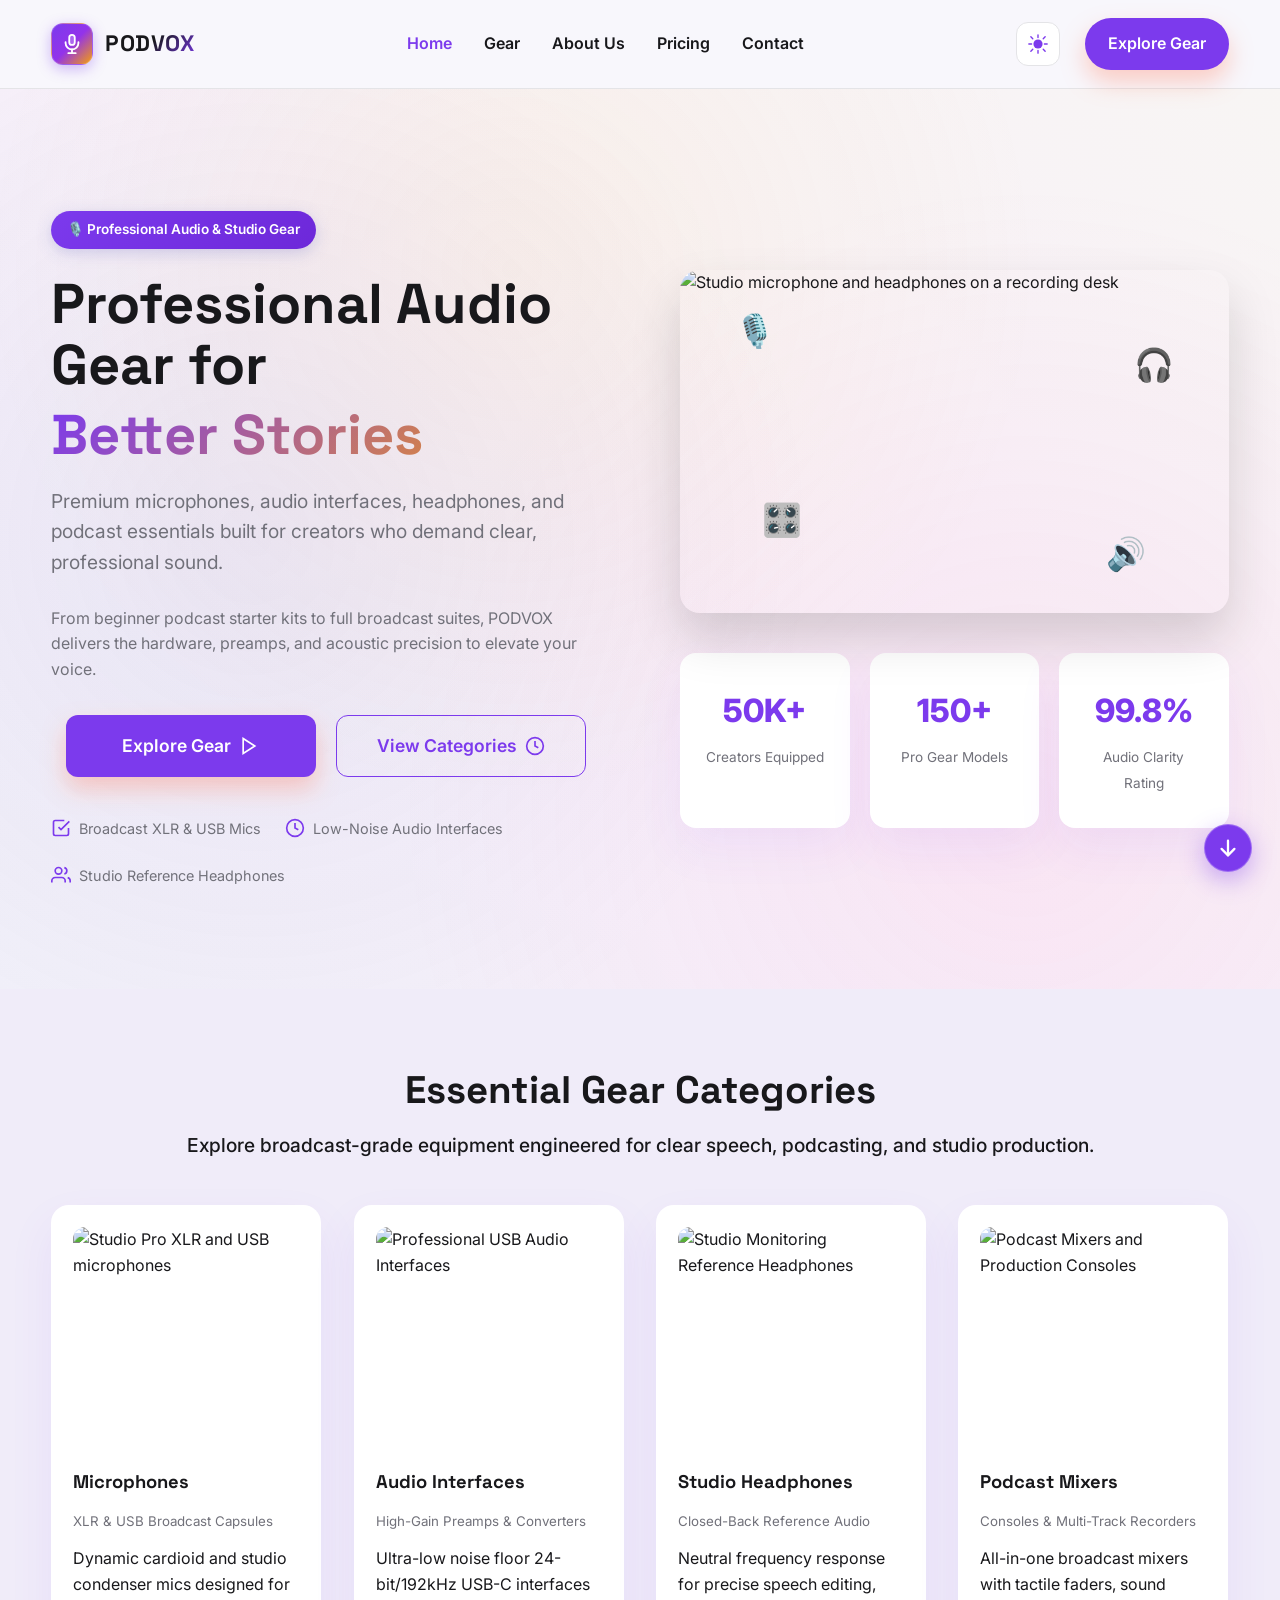
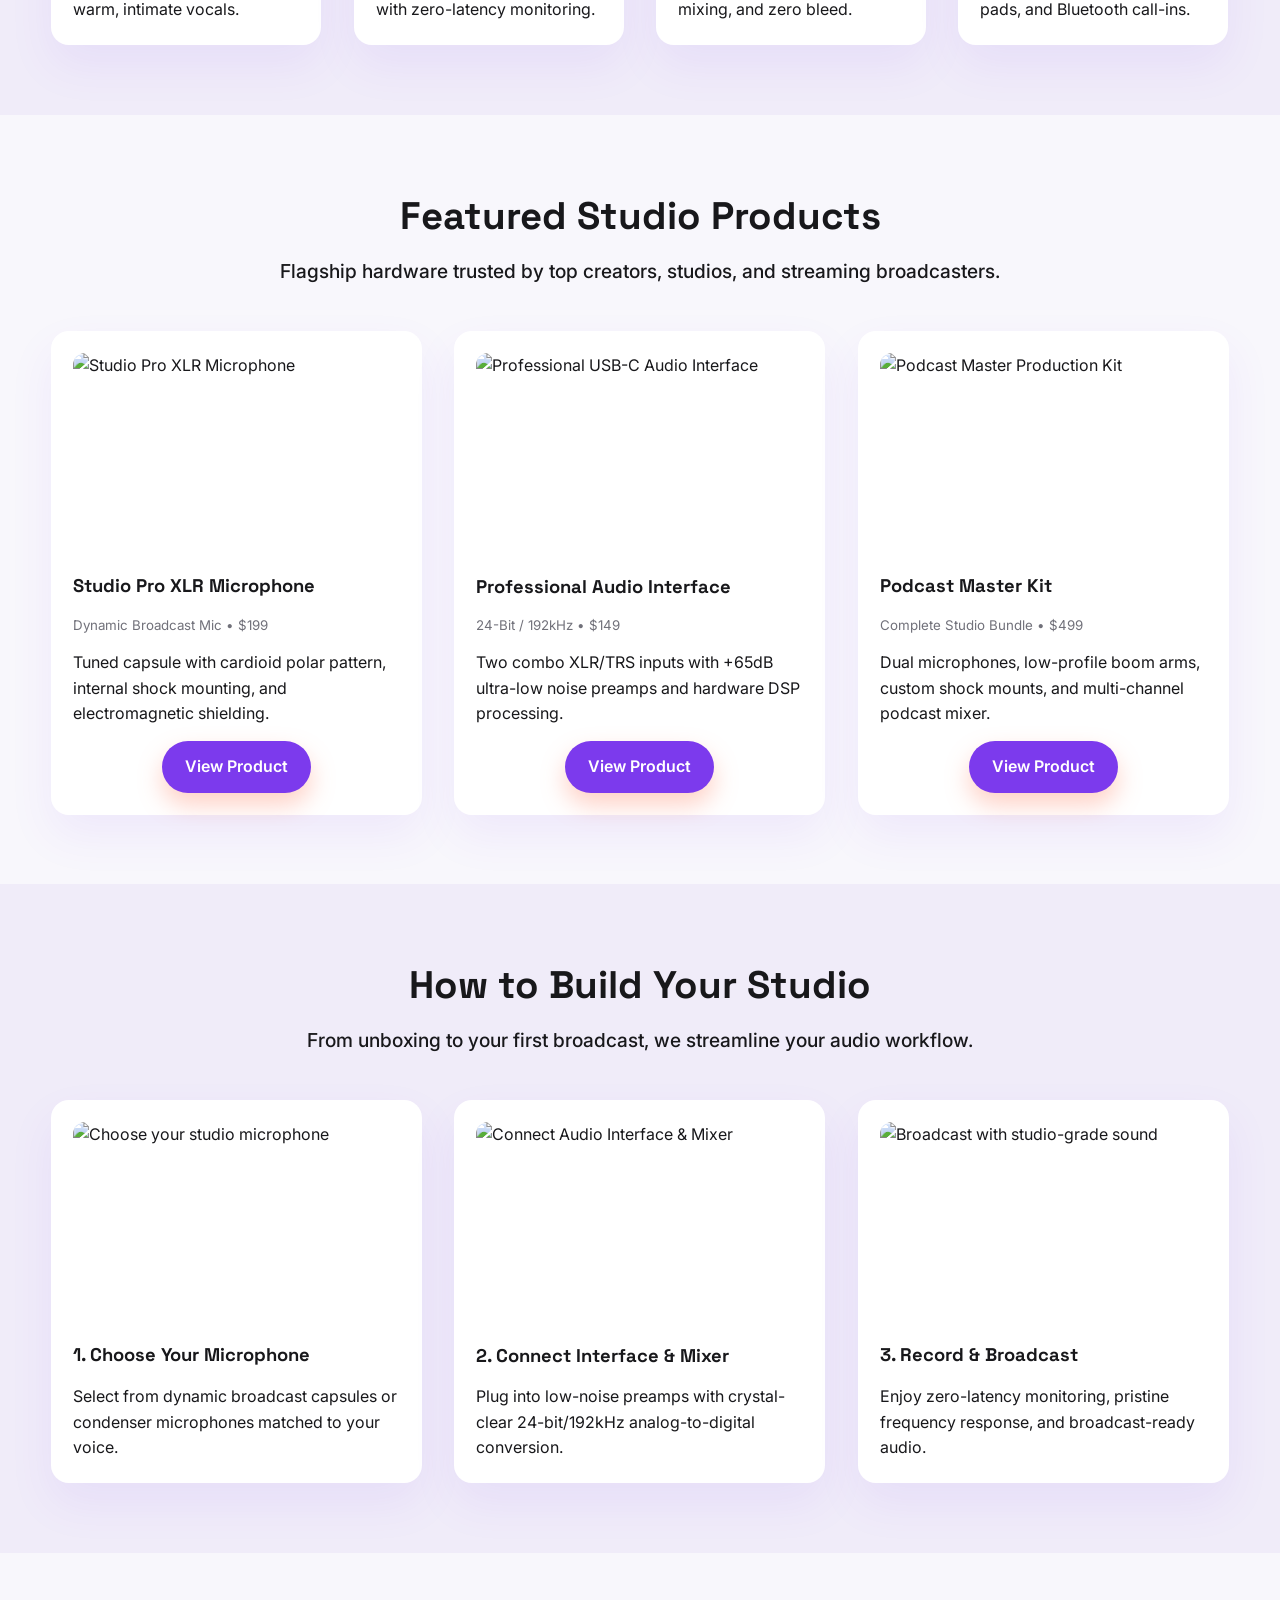
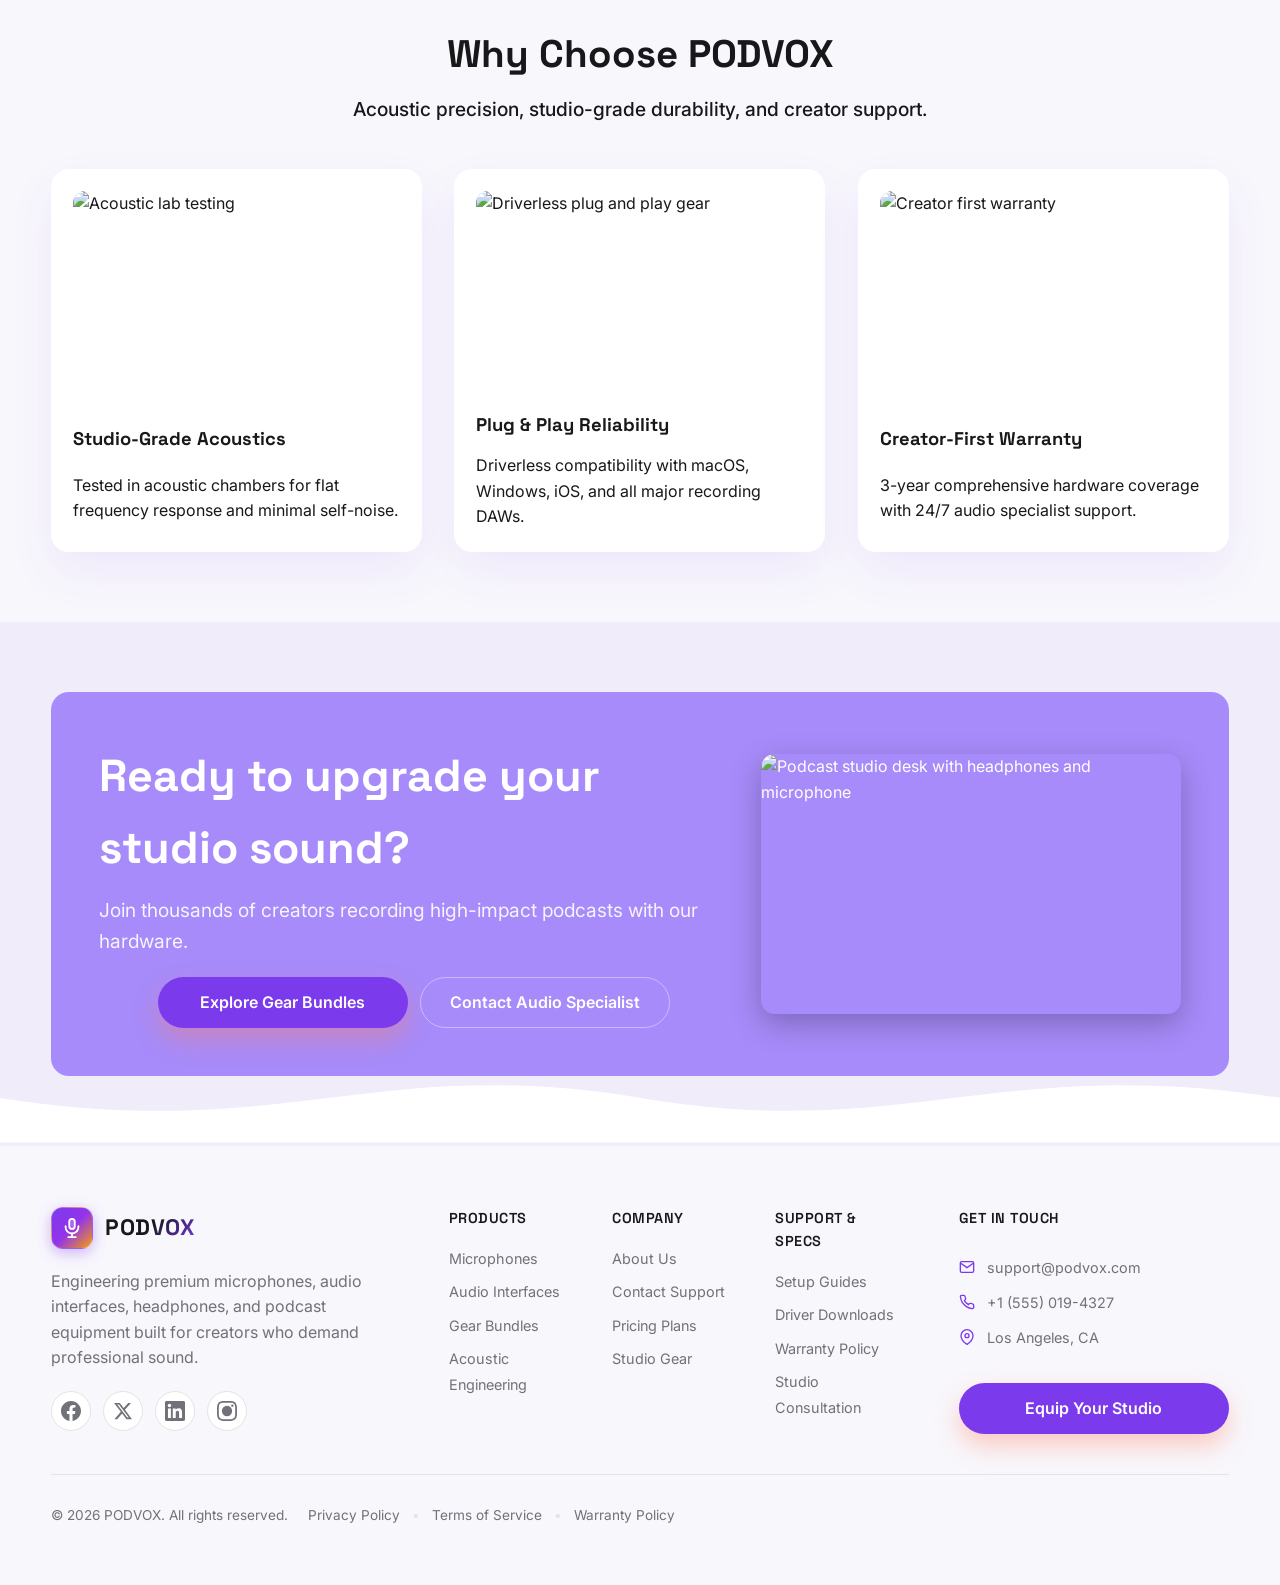
==== commit 6b2c3f77: "Update website assets, header navigation menu, and page layouts" ====
--- a/index.html
+++ b/index.html
@@ -15,7 +15,8 @@
     <div class="container nav">
       <a class="brand" href="#top">
         <span class="brand-mark" aria-hidden="true">
-          <svg viewBox="0 0 24 24" fill="none" stroke="currentColor" stroke-width="2" stroke-linecap="round" stroke-linejoin="round">
+          <svg viewBox="0 0 24 24" fill="none" stroke="currentColor" stroke-width="2" stroke-linecap="round"
+            stroke-linejoin="round">
             <rect x="9" y="2" width="6" height="11" rx="3" fill="rgba(255,255,255,0.25)"></rect>
             <path d="M5 10v1a7 7 0 0 0 14 0v-1"></path>
             <line x1="12" y1="18" x2="12" y2="22"></line>
@@ -29,42 +30,14 @@
           <span class="drawer-brand">Menu</span>
           <button class="close-nav-toggle" aria-label="Close menu">&times;</button>
         </div>
-        <a href="index.html" class="active">
-          <svg width="20" height="20" viewBox="0 0 24 24" fill="none" stroke="currentColor" stroke-width="2">
-            <path d="M3 9l9-7 9 7v11a2 2 0 0 1-2 2H5a2 2 0 0 1-2-2z"></path>
-            <polyline points="9 22 9 12 15 12 15 22"></polyline>
-          </svg>
-          Home
-        </a>
-        <a href="home-2.html">
-          <svg width="20" height="20" viewBox="0 0 24 24" fill="none" stroke="currentColor" stroke-width="2">
-            <path d="M3 9l9-7 9 7v11a2 2 0 0 1-2 2H5a2 2 0 0 1-2-2z"></path>
-            <polyline points="9 22 9 12 15 12 15 22"></polyline>
-          </svg>
-          Home 2
-        </a>
-        <a href="about.html">
-          <svg width="20" height="20" viewBox="0 0 24 24" fill="none" stroke="currentColor" stroke-width="2">
-            <circle cx="12" cy="12" r="10"></circle>
-            <line x1="12" y1="16" x2="12" y2="12"></line>
-            <line x1="12" y1="8" x2="12.01" y2="8"></line>
-          </svg>
-          About Us
-        </a>
-        <a href="pricing.html">
-          <svg width="20" height="20" viewBox="0 0 24 24" fill="none" stroke="currentColor" stroke-width="2">
-            <circle cx="12" cy="12" r="10"></circle>
-            <polyline points="12 6 12 12 16 14"></polyline>
-          </svg>
-          Pricing
-        </a>
-        <a href="contact.html">
-          <svg width="20" height="20" viewBox="0 0 24 24" fill="none" stroke="currentColor" stroke-width="2">
-            <path d="M4 4h16c1.1 0 2 .9 2 2v12c0 1.1-.9 2-2 2H4c-1.1 0-2-.9-2-2V6c0-1.1.9-2 2-2z"></path>
-            <polyline points="22,6 12,13 2,6"></polyline>
-          </svg>
-          Contact
-        </a>
+        <a href="index.html" class="active">Home</a>
+        <a href="home-2.html">Gear</a>
+        <a href="about.html">About Us</a>
+        <a href="pricing.html">Pricing</a>
+        <a href="contact.html">Contact</a>
+        <div class="nav-drawer-cta">
+          <a href="pricing.html" class="btn btn-primary btn-drawer">Explore Gear</a>
+        </div>
       </nav>
       <div class="nav-actions">
         <button class="theme-toggle" type="button" aria-label="Toggle dark mode"></button>
@@ -96,9 +69,11 @@
             <span class="title-line">Professional Audio Gear for</span>
             <span class="title-line title-highlight">Better Stories</span>
           </h1>
-          <p class="hero-subtitle">Premium microphones, audio interfaces, headphones, and podcast essentials built for creators who demand clear, professional sound.</p>
+          <p class="hero-subtitle">Premium microphones, audio interfaces, headphones, and podcast essentials built for
+            creators who demand clear, professional sound.</p>
           <div class="hero-description">
-            <p>From beginner podcast starter kits to full broadcast suites, PODVOX delivers the hardware, preamps, and acoustic precision to elevate your voice.</p>
+            <p>From beginner podcast starter kits to full broadcast suites, PODVOX delivers the hardware, preamps, and
+              acoustic precision to elevate your voice.</p>
           </div>
           <div class="hero-actions">
             <a class="btn btn-primary btn-large" href="pricing.html">
@@ -188,7 +163,7 @@
         <div class="card-grid">
           <article class="card">
             <img class="media-cover cover-square"
-              src="https://images.unsplash.com/photo-1590602847861-f357a9332bbc?auto=format&fit=crop&w=600&q=80"
+              src="https://encrypted-tbn0.gstatic.com/images?q=tbn:ANd9GcTP8nMB21oNhdi1fWK1OpHEdXynSIRKXTNWoZUVTifBmg&s=10"
               alt="Studio Pro XLR and USB microphones" />
             <h3>Microphones</h3>
             <small>XLR & USB Broadcast Capsules</small>
@@ -196,7 +171,7 @@
           </article>
           <article class="card">
             <img class="media-cover cover-square"
-              src="https://images.unsplash.com/photo-1598488035139-bdbb2231ce04?auto=format&fit=crop&w=600&q=80"
+              src="https://encrypted-tbn0.gstatic.com/images?q=tbn:ANd9GcQ56iSmx_fTtLIbSTYcE9OX_UPf-LApAhP2G6uObLZAnw&s=10"
               alt="Professional USB Audio Interfaces" />
             <h3>Audio Interfaces</h3>
             <small>High-Gain Preamps & Converters</small>
@@ -222,7 +197,7 @@
       </div>
     </section>
 
-    <section class="section">
+    <section class="section featured-products" id="featured-products">
       <div class="container">
         <div class="section-title">
           <h2>Featured Studio Products</h2>
@@ -231,7 +206,7 @@
         <div class="card-grid">
           <article class="card">
             <img class="media-cover"
-              src="https://images.unsplash.com/photo-1571266028243-3716f02d2d2e?auto=format&fit=crop&w=800&q=80"
+              src="https://encrypted-tbn0.gstatic.com/images?q=tbn:ANd9GcSMtz4s_El3-QbuWKBFQZ93hPhmlH2QweKs2sZUMkOXIg&s=10"
               alt="Studio Pro XLR Microphone" />
             <h3>Studio Pro XLR Microphone</h3>
             <small>Dynamic Broadcast Mic • $199</small>
@@ -249,7 +224,7 @@
           </article>
           <article class="card">
             <img class="media-cover"
-              src="https://images.unsplash.com/photo-1519671482749-fd09be7ccebf?auto=format&fit=crop&w=800&q=80"
+              src="https://encrypted-tbn0.gstatic.com/images?q=tbn:ANd9GcRWt1peegatVSu1VVEyboGrQAUORMEWc7ZN9u6cXiTekA&s=10"
               alt="Podcast Master Production Kit" />
             <h3>Podcast Master Kit</h3>
             <small>Complete Studio Bundle • $499</small>
@@ -269,14 +244,14 @@
         <div class="card-grid">
           <article class="card">
             <img class="media-cover"
-              src="https://images.unsplash.com/photo-1583337130417-3346a1be7dee?auto=format&fit=crop&w=800&q=80"
+              src="https://encrypted-tbn0.gstatic.com/images?q=tbn:ANd9GcQkvEHIDO-t5Jkte6twIHYSIHVi67qYjCeyVnWMKIMXVw&s=10"
               alt="Choose your studio microphone" />
             <h3>1. Choose Your Microphone</h3>
             <p>Select from dynamic broadcast capsules or condenser microphones matched to your voice.</p>
           </article>
           <article class="card">
             <img class="media-cover"
-              src="https://images.unsplash.com/photo-1520523839898-5071282543e2?auto=format&fit=crop&w=800&q=80"
+              src="https://encrypted-tbn0.gstatic.com/images?q=tbn:ANd9GcR1l71UQfHCbA6vU2Ew_cNusWOND2EuTl8Be1mfxh_kYQ&s=10"
               alt="Connect Audio Interface & Mixer" />
             <h3>2. Connect Interface & Mixer</h3>
             <p>Plug into low-noise preamps with crystal-clear 24-bit/192kHz analog-to-digital conversion.</p>
@@ -336,7 +311,7 @@
             </div>
           </div>
           <img class="media-cover cta-media"
-            src="https://images.unsplash.com/photo-1590602847861-f357a9332bbc?auto=format&fit=crop&w=1200&q=80"
+            src="https://encrypted-tbn0.gstatic.com/images?q=tbn:ANd9GcRo2KfRvhbYcp3S8pOxxQLO2sU49WZqHI82cC7flNvOag&s=10"
             alt="Podcast studio desk with headphones and microphone" />
         </div>
       </div>
@@ -353,7 +328,8 @@
         <div class="footer-brand">
           <a class="brand" href="index.html">
             <span class="brand-mark" aria-hidden="true">
-              <svg viewBox="0 0 24 24" fill="none" stroke="currentColor" stroke-width="2" stroke-linecap="round" stroke-linejoin="round">
+              <svg viewBox="0 0 24 24" fill="none" stroke="currentColor" stroke-width="2" stroke-linecap="round"
+                stroke-linejoin="round">
                 <rect x="9" y="2" width="6" height="11" rx="3" fill="rgba(255,255,255,0.25)"></rect>
                 <path d="M5 10v1a7 7 0 0 0 14 0v-1"></path>
                 <line x1="12" y1="18" x2="12" y2="22"></line>
@@ -362,7 +338,8 @@
             </span>
             <span class="brand-text">PODVOX</span>
           </a>
-          <p class="footer-description">Engineering premium microphones, audio interfaces, headphones, and podcast equipment built for creators who demand professional sound.</p>
+          <p class="footer-description">Engineering premium microphones, audio interfaces, headphones, and podcast
+            equipment built for creators who demand professional sound.</p>
           <div class="footer-social">
             <a href="#" class="social-icon" aria-label="Facebook">
               <svg width="20" height="20" viewBox="0 0 24 24" fill="currentColor">
--- a/assets/css/style.css
+++ b/assets/css/style.css
@@ -329,6 +329,7 @@
 
 /* Hide mobile-specific elements globally */
 .nav-drawer-header,
+.nav-drawer-cta,
 .nav-links a svg,
 .mobile-only {
   display: none;
@@ -512,6 +513,8 @@
 .hero-actions .btn,
 .cta-actions .btn {
   margin: 0;
+  min-width: 250px;
+  justify-content: center;
 }
 
 .badge {
@@ -594,6 +597,19 @@
   display: grid;
   grid-template-columns: repeat(auto-fit, minmax(230px, 1fr));
   gap: 32px;
+}
+
+@media (min-width: 601px) and (max-width: 1024px) {
+  .card-grid {
+    grid-template-columns: repeat(2, 1fr);
+  }
+
+  .card-grid > .card:nth-child(3):last-child {
+    grid-column: 1 / -1;
+    justify-self: center;
+    width: 100%;
+    max-width: calc(50% - 16px);
+  }
 }
 
 .card {
@@ -1574,18 +1590,48 @@
   .nav-links a {
     display: flex;
     align-items: center;
-    gap: 16px;
     padding: 16px 24px;
     font-size: 1.1rem;
     color: var(--ink) !important;
     text-decoration: none;
-    border-bottom: 1px solid rgba(0, 0, 0, 0.05);
+    border-bottom: 1px solid var(--border);
+    transition: all 0.2s ease;
+  }
+
+  .nav-links a:hover {
+    color: var(--primary) !important;
+    background: rgba(124, 58, 237, 0.05);
+  }
+
+  .nav-links a.active {
+    color: var(--primary) !important;
+    font-weight: 700 !important;
+    background: rgba(124, 58, 237, 0.1) !important;
+    border-left: 4px solid var(--primary);
+    padding-left: 20px;
   }
 
   .nav-links a svg {
+    display: none !important;
+  }
+
+  .nav-drawer-cta {
     display: block !important;
-    color: var(--primary);
-    flex-shrink: 0;
+    padding: 24px;
+    margin-top: auto;
+    border-top: 1px solid var(--border);
+  }
+
+  .nav-drawer-cta .btn {
+    display: flex !important;
+    width: 100% !important;
+    box-sizing: border-box !important;
+    text-align: center;
+    justify-content: center;
+    align-items: center;
+    padding: 14px 20px;
+    font-size: 1rem;
+    font-weight: 600;
   }
 
   .footer-grid {
@@ -1675,11 +1721,6 @@
   .hero-actions,
   .cta-actions {
     justify-content: center;
-  }
-
-  .hero-actions .btn-outline,
-  .cta-actions .btn-outline {
-    display: none;
   }
 
   .cta-banner .btn {
@@ -2298,10 +2339,12 @@
   border-radius: 999px;
   border: 1px solid var(--border);
   box-shadow: inset 0 2px 4px rgba(0, 0, 0, 0.05);
+  max-width: 100%;
+  box-sizing: border-box;
 }
 
 .pricing-tab-btn {
-  padding: 12px 32px;
+  padding: 12px 28px;
   border-radius: 999px;
   border: none;
   background: transparent;
@@ -2310,6 +2353,7 @@
   cursor: pointer;
   transition: all 0.3s cubic-bezier(0.16, 1, 0.3, 1);
   font-size: 1rem;
+  box-sizing: border-box;
 }
 
 .pricing-tab-btn.active {
@@ -2422,15 +2466,20 @@
 
   .trust-badges {
     flex-direction: column;
-    gap: 20px;
+    gap: 16px;
     align-items: center;
+    width: 100%;
   }
 
   .trust-badge {
-    width: 100%;
-    max-width: 300px;
+    width: min(280px, 100%);
+    min-width: min(280px, 100%);
+    max-width: 100%;
+    box-sizing: border-box;
     flex-direction: row;
-    justify-content: center;
+    justify-content: flex-start;
+    padding: 14px 26px;
+    gap: 14px;
     text-align: left;
   }
 }
@@ -2461,18 +2510,61 @@
     margin-bottom: 15px;
   }
 
+  .trust-badges {
+    width: 100%;
+    flex-direction: column;
+    align-items: center;
+    gap: 12px;
+  }
+
   .trust-badge {
-    min-width: auto;
-    padding: 15px;
+    width: min(280px, 100%);
+    min-width: min(280px, 100%);
+    max-width: 100%;
+    box-sizing: border-box;
+    flex-direction: row;
+    justify-content: flex-start;
+    padding: 14px 26px;
+    gap: 14px;
+    text-align: left;
   }
 
   .trust-badge svg {
     width: 24px;
     height: 24px;
+    flex-shrink: 0;
   }
 
   .trust-badge span {
     font-size: 0.85rem;
+    white-space: nowrap;
+  }
+
+  .pricing-tabs-wrap {
+    padding: 0 16px;
+    margin-top: 15px;
+    margin-bottom: 30px;
+    width: 100%;
+    box-sizing: border-box;
+  }
+
+  .pricing-tabs {
+    flex-direction: column;
+    width: 100%;
+    max-width: 340px;
+    border-radius: 16px;
+    padding: 6px;
+    gap: 8px;
+    box-sizing: border-box;
+  }
+
+  .pricing-tab-btn {
+    width: 100%;
+    border-radius: 12px;
+    padding: 12px 16px;
+    font-size: 0.95rem;
+    text-align: center;
+    box-sizing: border-box;
   }
 }
 
@@ -3427,6 +3519,7 @@
   right: 0;
   bottom: 0;
   pointer-events: none;
+  transition: opacity 0.3s ease;
 }
 
 .creator-floats .float-1 {
@@ -3524,6 +3617,15 @@
   .creator-hero-unique .hero-actions {
     flex-direction: column;
     align-items: center;
+    gap: 12px;
+  }
+
+  .creator-hero-unique .hero-actions .btn {
+    width: 100% !important;
+    max-width: 290px;
+    justify-content: center;
+    box-sizing: border-box;
+    display: flex !important;
   }
 
   .creator-hero-unique .hero-features {
@@ -3535,13 +3637,44 @@
     height: auto;
   }
 
+  .creator-card-3d:hover .creator-floats,
+  .creator-card-3d:active .creator-floats,
+  .creator-card-3d .card-face:hover ~ .creator-floats,
+  .hero-card-3d:hover .floating-elements,
+  .hero-card-3d:active .floating-elements,
+  .hero-card-3d .card-face:hover ~ .floating-elements {
+    opacity: 0 !important;
+    pointer-events: none;
+  }
+
+  .revenue-overlay {
+    padding: 16px 20px;
+    gap: 12px;
+  }
+
   .revenue-stats {
-    flex-direction: row;
-    gap: 15px;
+    flex-direction: column;
+    gap: 8px;
   }
 
   .revenue-number {
-    font-size: 1.4rem;
+    font-size: 1.25rem;
+    margin-bottom: 2px;
+  }
+
+  .revenue-label {
+    font-size: 0.8rem;
+  }
+
+  .play-button {
+    width: 54px;
+    height: 54px;
+    flex-shrink: 0;
+  }
+
+  .play-button svg {
+    width: 20px;
+    height: 20px;
   }
 }
 
@@ -3904,6 +4037,16 @@
   .creator-actions {
     flex-direction: column;
     align-items: center;
+    gap: 12px;
+  }
+
+  .hero-actions .btn,
+  .creator-actions .btn {
+    width: 100% !important;
+    max-width: 290px;
+    justify-content: center;
+    box-sizing: border-box;
+    display: flex !important;
   }
 
   .hero-features,
@@ -4228,4 +4371,120 @@
     display: flex !important;
     flex-direction: column !important;
   }
+}
+
+/* Top to Bottom Floating Button (Visible in all sections) */
+.top-to-bottom-btn {
+  position: fixed;
+  bottom: 28px;
+  right: 28px;
+  width: 48px;
+  height: 48px;
+  border-radius: 50%;
+  background: var(--button-primary-bg, #7C3AED);
+  color: var(--button-primary-text, #ffffff);
+  border: 1px solid rgba(255, 255, 255, 0.25);
+  box-shadow: 0 8px 24px rgba(124, 58, 237, 0.4);
+  display: flex !important;
+  align-items: center;
+  justify-content: center;
+  cursor: pointer;
+  z-index: 99999;
+  transition: transform 0.25s ease, box-shadow 0.25s ease, background-color 0.25s ease;
+  outline: none;
+}
+
+.top-to-bottom-btn:hover {
+  transform: translateY(-3px) scale(1.06);
+  box-shadow: 0 12px 28px rgba(124, 58, 237, 0.55);
+  background: var(--primary-dark, #6D28D9);
+}
+
+.top-to-bottom-btn:active {
+  transform: translateY(0) scale(0.96);
+}
+
+.top-to-bottom-btn svg {
+  transition: transform 0.3s ease;
+  pointer-events: none;
+}
+
+.top-to-bottom-btn.at-bottom svg {
+  transform: rotate(180deg);
+}
+
+@media (max-width: 600px) {
+  .top-to-bottom-btn {
+    bottom: 20px;
+    right: 20px;
+    width: 44px;
+    height: 44px;
+  }
+}
+
+/* Contact Page Map Section */
+.map-card {
+  background: var(--card);
+  border-radius: var(--radius);
+  border: 1px solid var(--border);
+  box-shadow: var(--shadow);
+  overflow: hidden;
+  margin-top: 24px;
+}
+
+.map-card iframe {
+  width: 100%;
+  height: 420px;
+  display: block;
+  border: none;
+}
+
+.map-info-bar {
+  display: grid;
+  grid-template-columns: repeat(3, 1fr);
+  gap: 24px;
+  padding: 24px 32px;
+  background: var(--card);
+  border-top: 1px solid var(--border);
+}
+
+.map-info-item {
+  display: flex;
+  align-items: center;
+  gap: 16px;
+}
+
+.map-info-item svg {
+  color: var(--primary);
+  flex-shrink: 0;
+  width: 24px;
+  height: 24px;
+}
+
+.map-info-item div {
+  display: flex;
+  flex-direction: column;
+  gap: 4px;
+}
+
+.map-info-item strong {
+  font-size: 0.95rem;
+  color: var(--ink);
+}
+
+.map-info-item span {
+  font-size: 0.88rem;
+  color: var(--muted);
+}
+
+@media (max-width: 900px) {
+  .map-info-bar {
+    grid-template-columns: 1fr;
+    gap: 16px;
+    padding: 20px;
+  }
+
+  .map-card iframe {
+    height: 320px;
+  }
 }
